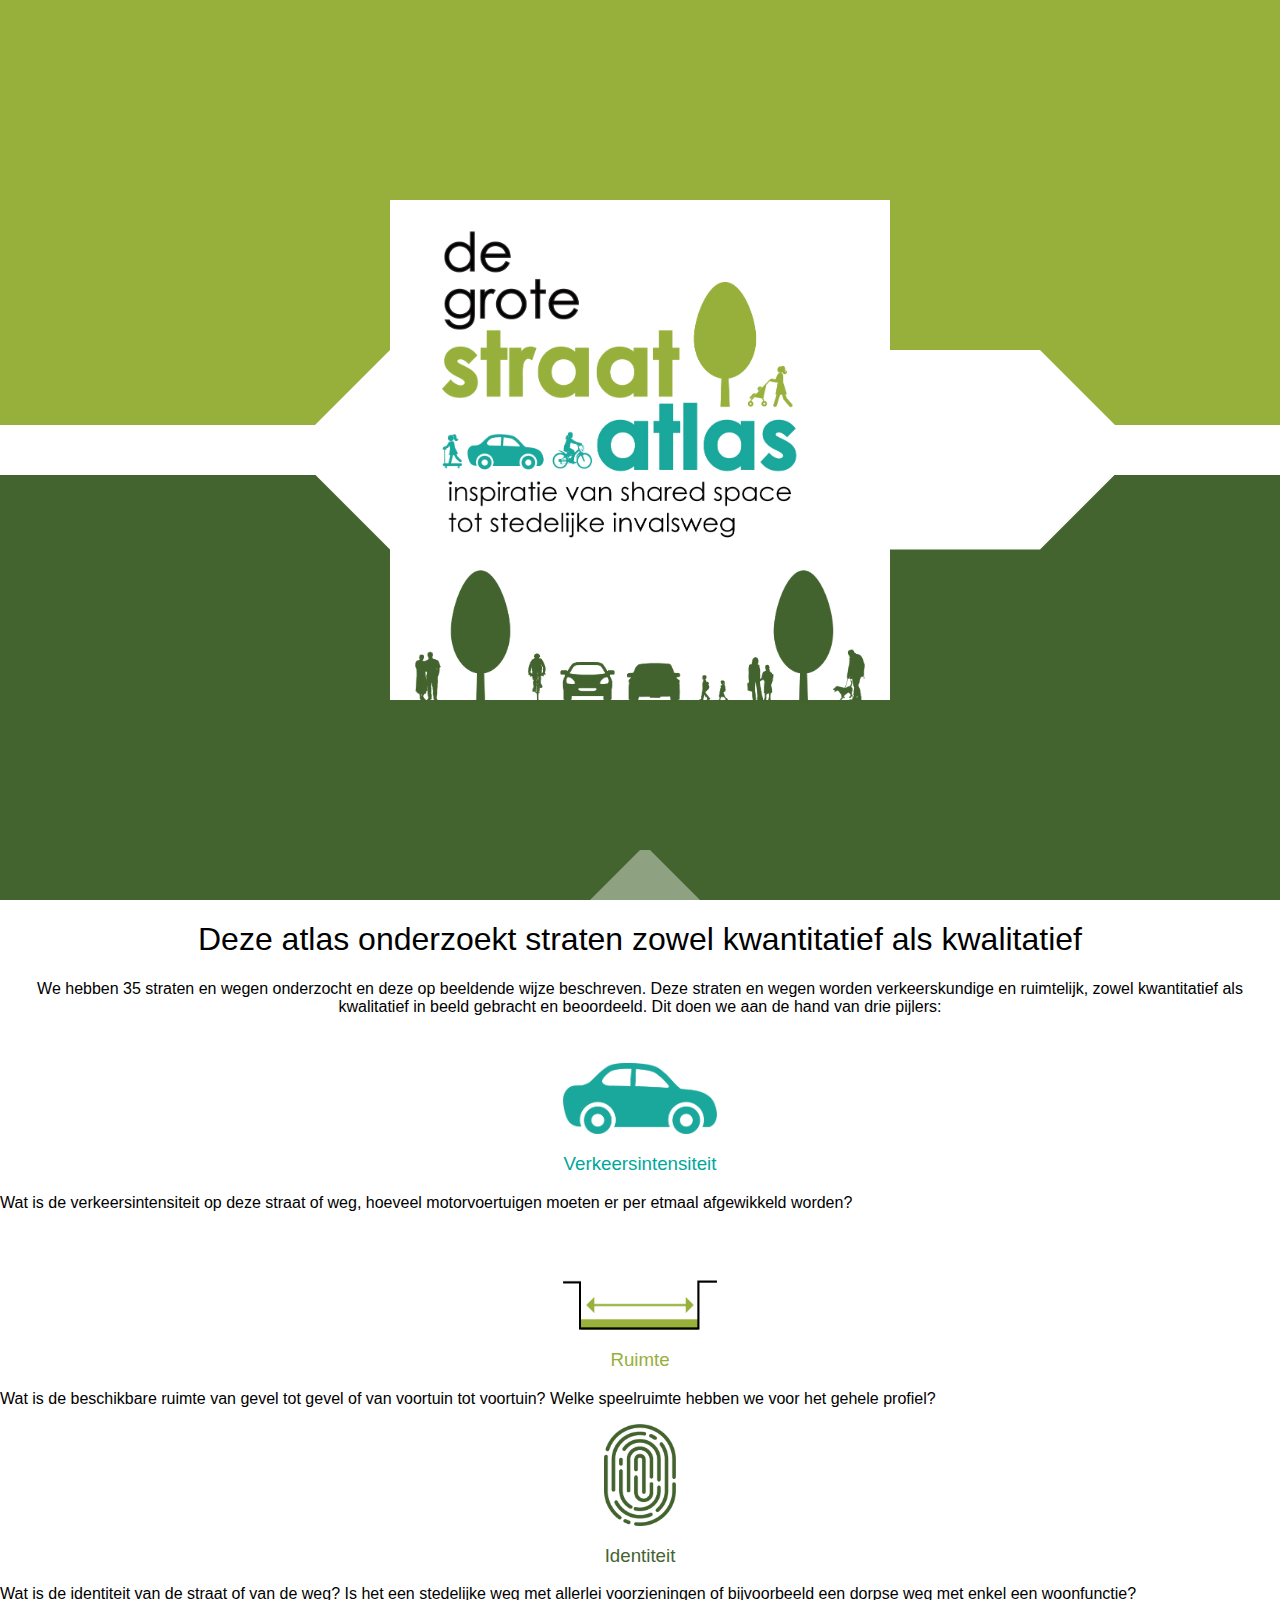
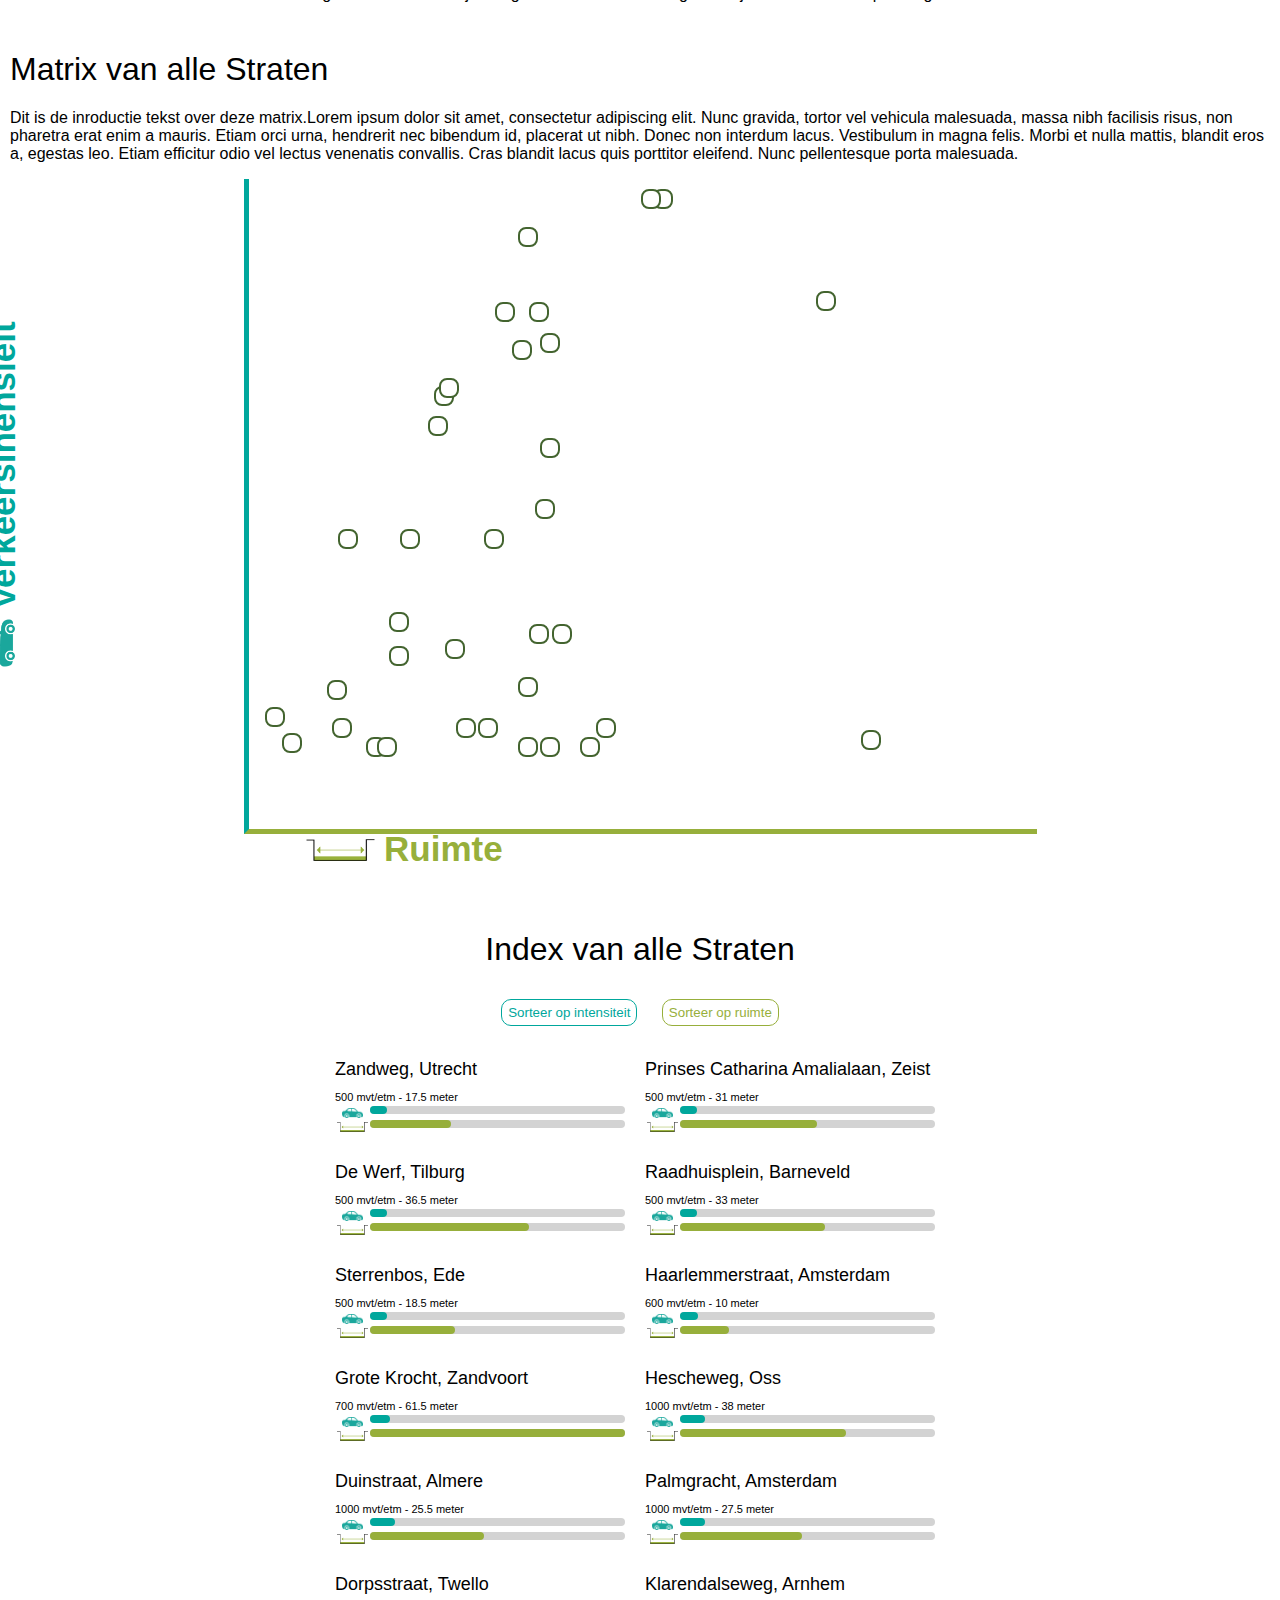
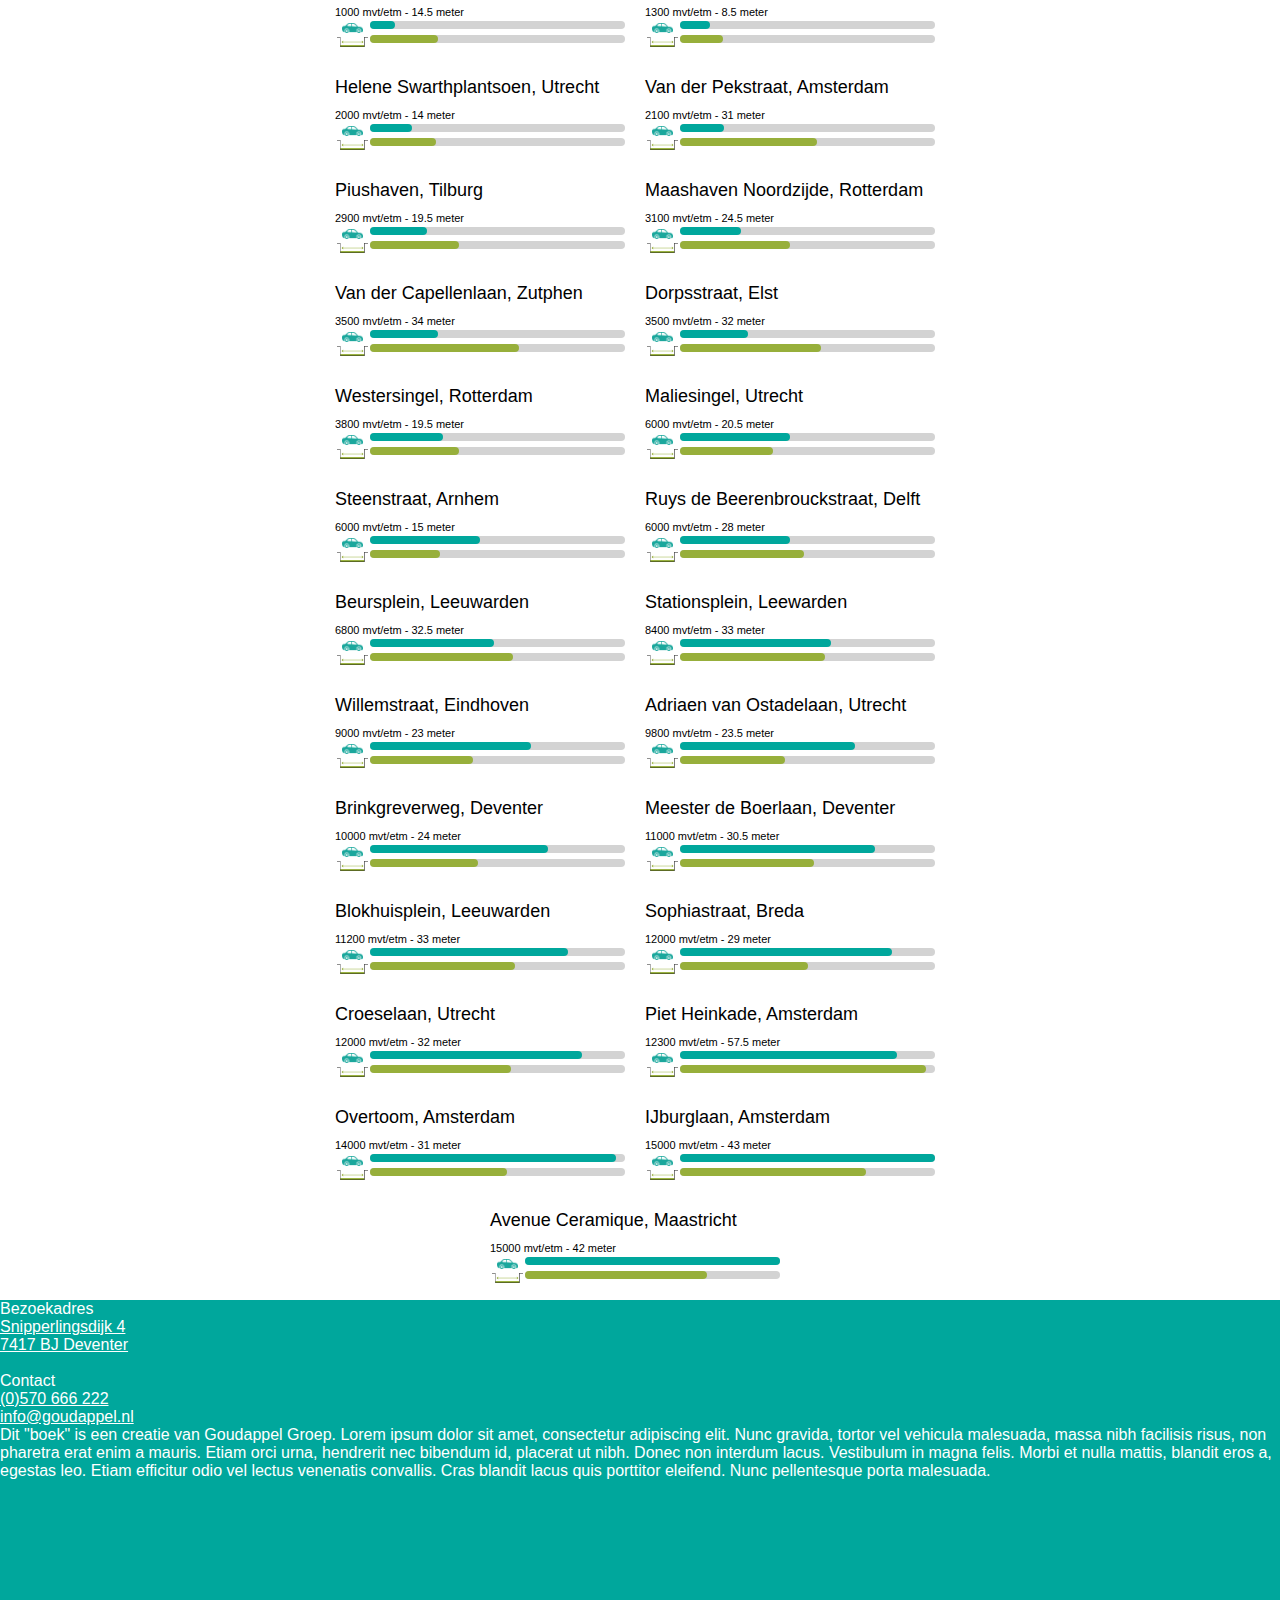
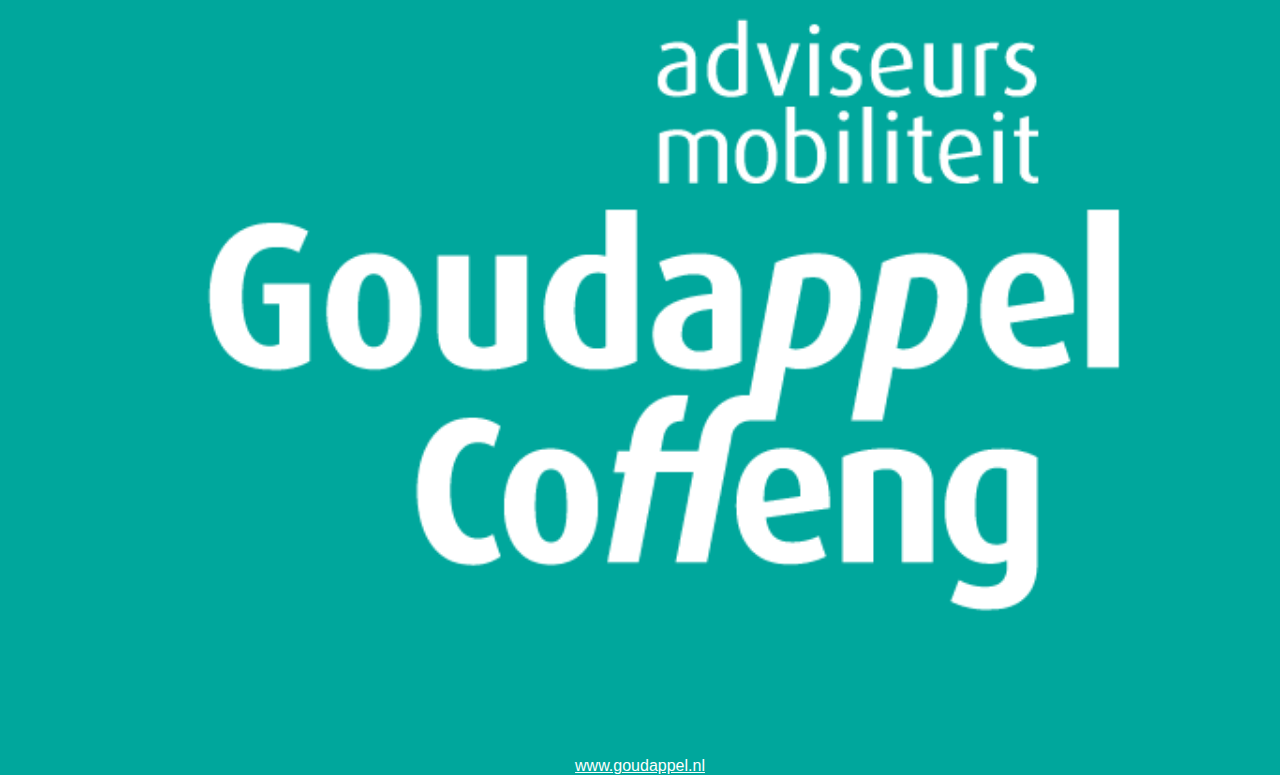
==== index.html @ 3c280730 "First deployment" ====
<!doctype html>
<html lang="en">

<head>

	<!-- Required meta tags foor bootstrap -->
	<meta charset="utf-8">
	<meta name="viewport" content="width=device-width, initial-scale=1, shrink-to-fit=no">

	<!-- load css -->
	<link rel="stylesheet" type="text/css" href="style.css">

	<!-- load css for bootstrap -->
	<link rel="stylesheet" href="https://stackpath.bootstrapcdn.com/bootstrap/4.1.3/css/bootstrap.min.css" integrity="sha384-MCw98/SFnGE8fJT3GXwEOngsV7Zt27NXFoaoApmYm81iuXoPkFOJwJ8ERdknLPMO"
	 crossorigin="anonymous">


	 
</head>

<body onresize="RefreshViewportSizes()">
	<div class="container-fluid">
		<div class="row">

			<!-- Welcom header with logo and colors -->
			<a class="col-12 logo-lightgreen" href="Straat.html">
				<div class="col-12 logo-lightgreen"></div>
			</a>
			<div class="col-12 logo-white">
				<div class="LogoContainerCompliment1"></div>
				<div class="LogoContainerCompliment2"></div>
				<div class="LogoContainer">
					<img class="LogoImg" src="img/Logo.png">
					<img class="LogoImgSuplementStreet" src="img/LogoStreet.png">
				</div>
			</div>
			<div class="col-12 logo-darkgreen">
				<div class="GoDown"></div>
			</div>
		</div>
	</div>

	<!-- Body of the page -->
	<div class="container-fluid">
		<div class="row justify-content-md-center">

			<!-- Intro -->
			<div class="col-12 row justify-content-md-center">
				<div class="col-6 m-5" style="text-align:center; margin-bottom: 0px !important">
					<!-- <button onclick="TestButton()">TEST</button> -->
					<h1>Deze atlas onderzoekt straten zowel kwantitatief als kwalitatief</h1>
					<p>
						We hebben 35 straten en
						wegen onderzocht en deze op beeldende wijze beschreven. Deze
						straten en wegen worden verkeerskundige en ruimtelijk, zowel kwantitatief
						als kwalitatief in beeld gebracht en beoordeeld. Dit doen we
						aan de hand van drie pijlers:
					</p>
				</div>
				<div class="w-100"></div>
				<div class="col-3 m-3">
					<div class="centerd-img-container">
						<img alt="" src="img/intensiteit.png" width="100%" class="centerd-img">
					</div>
					<h3 style="text-align: center; color: #00A79C;">Verkeersintensiteit</h3>
					<p>
						Wat is de verkeersintensiteit op deze straat of weg, hoeveel motorvoertuigen
						moeten er per etmaal afgewikkeld worden?
					</p>
				</div>
				<div class="col-3 m-3">
					<div class="centerd-img-container">
						<img alt="" src="img/ruimte.png" width="100%" class="centerd-img">
					</div>
				
					<h3 style="text-align: center; color: #97AF3B;">Ruimte</h3>
					<p>
						Wat is de beschikbare ruimte van gevel tot gevel of van voortuin tot
						voortuin? Welke speelruimte hebben we voor het gehele profiel?
					</p>
				</div>
				<div class="col-3 m-3">
					<div class="centerd-img-container">
						<img alt="" src="img/identiteit.png" height="100%" class="centerd-img">
					</div>
					<h3 style="text-align: center; color: #43642F;">Identiteit</h3>
					<p>
						Wat is de identiteit van de straat of van de weg? Is het een stedelijke
						weg met allerlei voorzieningen of bijvoorbeeld een dorpse weg met
						enkel een woonfunctie?
						<!-- Een identiteit van een weg heeft met een
						aantal factoren te maken en laat zich niet in 1 woord uitdrukken.
						Daarom maken we hierbij gebruik van negen verschillende kenmerken. -->
					</p>
				</div>
			</div>

			<!-- Container of the Matrix -->
			<div class="MatrixContainer col-8" id="MatrixContainer">
			</div>

			<!-- Container of Index -->
			<div class="col-md-10 px-5 BarsContainer" id="IndexContainer">
				<h1 class=" display-4">Index van alle Straten</h1>
				<button class="btn-int" onclick="BuildLibrary('Intensiteit')"> Sorteer op intensiteit </button>
				<button class="btn-rui" onclick="BuildLibrary('Ruimte')"> Sorteer op ruimte </button>
				<br>
			</div>

			<!-- line breake -->
			<div class="w-100"></div>



		</div>
	</div>

	<!-- Footer -->
	<footer class="py-5 px-5 footer">
		<div class="row justify-content-md-center">

			<!-- Footer Collum 1 -->
			<div class="col-2 m-2">
				<b>Bezoekadres</b><br>
				<a class="FooterLink" href="https://goo.gl/maps/cNQf6ZP9US52">
					Snipperlingsdijk 4 <br>
					7417 BJ Deventer <br><br>
				</a>

				<b>Contact</b><br>
				<a class="FooterLink" href="tel:(0)570 666 222">
					(0)570 666 222
				</a><br>
				<a href="mailto:info@goudappel.nl">
					info@goudappel.nl
				</a> <br>
			</div>


			<!-- Footer Collum 2 -->
			<div class="col-3 m-2">
				Dit "boek" is een creatie van Goudappel Groep.
				Lorem ipsum dolor sit amet, consectetur adipiscing elit. Nunc gravida, tortor vel vehicula malesuada, massa nibh
				facilisis risus, non pharetra erat enim a mauris. Etiam orci urna, hendrerit nec bibendum id, placerat ut nibh.
				Donec non interdum lacus. Vestibulum in magna felis. Morbi et nulla mattis, blandit eros a, egestas leo. Etiam
				efficitur odio vel lectus venenatis convallis. Cras blandit lacus quis porttitor eleifend. Nunc pellentesque porta
				malesuada.
			</div>

			<!-- Footer Collum 3 -->
			<div class="col-2 m-2" style="text-align: center;">
				<a href="https://www.goudappel.nl/">
					<img class="FooterLogo" src="img/GCLogo.png">
				</a>
				<a href="https://www.goudappel.nl/">www.goudappel.nl</a>
			</div>

		</div>
	</footer>





	<!-- required for Bootsrap -->
	<!-- jQuery first, then Popper.js, then Bootstrap JS -->
	<script src="https://ajax.googleapis.com/ajax/libs/jquery/3.3.1/jquery.min.js"></script>
	<script src="https://cdnjs.cloudflare.com/ajax/libs/popper.js/1.14.3/umd/popper.min.js" integrity="sha384-ZMP7rVo3mIykV+2+9J3UJ46jBk0WLaUAdn689aCwoqbBJiSnjAK/l8WvCWPIPm49"
	 crossorigin="anonymous"></script>
	<script src="https://stackpath.bootstrapcdn.com/bootstrap/4.1.3/js/bootstrap.min.js" integrity="sha384-ChfqqxuZUCnJSK3+MXmPNIyE6ZbWh2IMqE241rYiqJxyMiZ6OW/JmZQ5stwEULTy"
	 crossorigin="anonymous"></script>

	<!-- run java script -->
	<script type="text/javascript" src="script.js"></script>
	<script type="text/javascript" src="StrDB.js"></script>


</body>

</html>
---- style.css ----
/*CSS voor De Grote Straatatlas*/



/* Intensiteit Kleur: dark turkwase: #00A79C */
/* RuimteeKleur: Light green: #97AF3B */
/* IdentiteitKleur: dark greem: #43642F */

* {
	
	font-family: century-gothic, sans-serif;
	font-style: normal;
	font-weight: 400;
	/* font: 15px/22px 'Source Sans Pro', 'Helvetica Neue', Sans-serif; */
}

body {
	margin: 0;
}

.logo-lightgreen {
	background-color: #97AF3B;
	height: calc(50vh - 25px);
}

.logo-white {
	background-color: white;
	height: 50px;
	overflow: visible;
}

.LogoContainer {
	position: absolute;
	width: 500px;
	height: 500px;
	background-color: white;
	transform: translate(calc(50vw - 250px), calc(-50% + 25px));
	margin: auto;
	/* border: solid 2px red; */
}

.LogoContainerCompliment1{
	position: absolute;
	width: 650px;
	height: 0;
	/* border: solid 2px red; */
	transform: translate(calc(50vw - 325px), -100%);
	border-bottom: 75px solid white;
	border-left: 75px solid transparent;
	border-right: 75px solid transparent;
}


.LogoContainerCompliment2{
	position: absolute;
	width: 650px;
	height: 0;
	/* border: solid 2px red; */
	transform: translate(calc(50vw - 325px),66%);
	border-top: 75px solid white;
	border-left: 75px solid transparent;
	border-right: 75px solid transparent;
}

.LogoImg {
	position: absolute;
	width: 450px;
	margin-left: 10%;
	margin-top: 5%;
}

.LogoImgSuplementStreet {
	position: absolute;
	width: 450px;
	bottom: -4px;
	margin-left: 25px;
}

.logo-darkgreen{
	background-color: #43642F;
	height: calc(50vh - 25px);
	z-index: -1;
}

.GoDown {
	position: absolute;
	border: solid 50px transparent;
	border-bottom: solid 50px white;
	width: 10px;
	height: 10px;
	bottom: 0px;
	transform: translate(calc(50vw - 50px),0);
	/* border-radius: 100px; */
	opacity: 1;
	display: none; 

}

.SectionTitle {
	font-size: 40px;
	text-align: center;
	padding-bottom: 30px;
	margin: 0;
	padding-top: 75px;
	/* color: darkgray; */
}

.MatrixContainer {
	/* border: solid 1px black; */
	padding: 10px;
	padding-bottom: 65px;
	/* overflow: hidden; */
}

.Matrix {
	padding: 10px;
	border-left: solid 5px #00A79C;
	border-bottom: solid 5px #97AF3B;
	margin: auto;
}

.MatrixTextLeft {
	position: absolute;
	/* transform: rotate(-90deg) translate(0, 0); */
	font-size: 35px;
	font-weight: bold;
	color: #00A79C;
	display: none;
	/* background-color: aqua;
	width: 100%; */
}

.MatrixTextBottom {
	position: absolute;
	/* transform: translate(calc(50vw - 50%), 74vh); */
	font-size: 35px;
	font-weight: bold;
	color: #97AF3B;
	display: none;
	/* background-color: green;
	width: 100%; */

}

.StrInMatrix {
	/* padding-left: 10px; */
	/* border-left: solid 1px gray; */
	position: absolute;
	width: 16px;
	height: 16px;
	border-radius: 8px;
	background-color: white;
	border: solid #43642F 2px;
}

.test {
	width: 0px;
	height: 0px;
}

.BarsContainer {
	padding: 10px;
	margin: auto;
	width: 80vw;
	max-width: 691px;
	text-align: center;
}

.StrBox {
	display: inline-block;
	text-align: left;
	padding: 5px;
	margin: auto;
	width: 300px;
	background-color: white;
}

#MatrixItemHovering {
	text-align: left;
	width: 310px;
	position: absolute;
	border: solid black 1px; 
	border-radius: 8px; 
	background-color: white;
}


.MaxBar {
	width: 255px;
	height: 8px;
	border-radius: 4px;
	/* border: solid 1px black; */
	background-color: lightgrey;
	z-index: -1;
	margin-bottom: 4px;
	display: inline-block;
}

.Progress {
	width: 8px;
	height: 8px;
	border-radius: 4px;
	z-index: 10000;
}

.Ruimte {
	background-color: #97AF3B;

}

.Intensiteit {
	background-color: #00A79C;
}

.DetailText {
	font-size: 11px;
	/* margin-top: -16px; */
	margin-bottom: 3px;
}

.StrNameText {
	font-size: 18px;
	margin-bottom: 0;
}


.footer {
	background-color:#00A79C;
	color: white;
}

.footer a {
	color: white;
}

.FooterLogo {
	width: 100%;
}

.btn-int {
    background-color: transparent;
    color: #00A79C;
	border: 1px solid #00A79C; /* Green */
	border-radius: 10px;
	height: 2em;
	margin: 10px;
}

.btn-rui {
    background-color: transparent;
    color: #97AF3B;
	border: 1px solid #97AF3B; /* Green */
	border-radius: 10px;
	height: 2em;
	margin: 10px;
}

.centerd-img-container {
    display: flex;
    justify-content: center;
	align-items: flex-end;
	margin: 0 auto;
	width: 12vw;
	height: 8vw;
	margin-bottom: 15px;	
}

.centerd-img {
	/* max-height: 6vw;
	max-width: 6vw; */
}
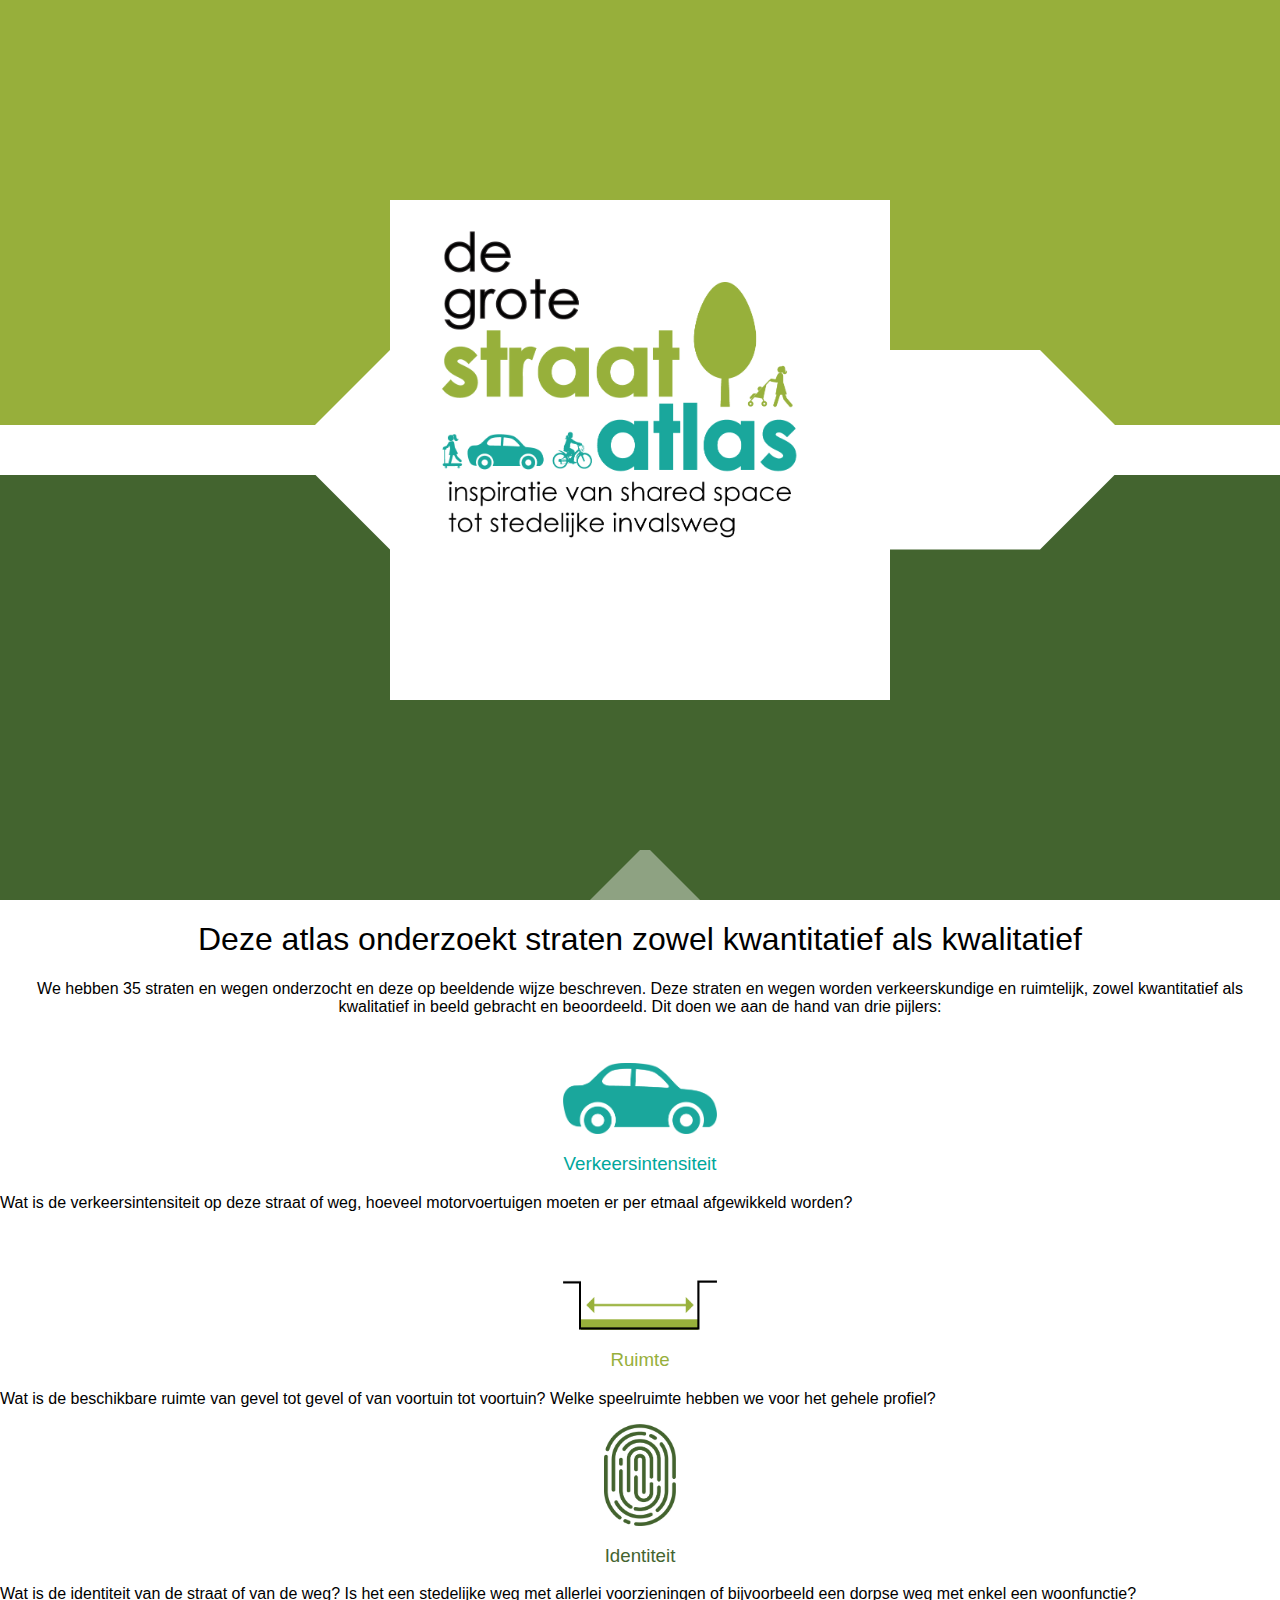
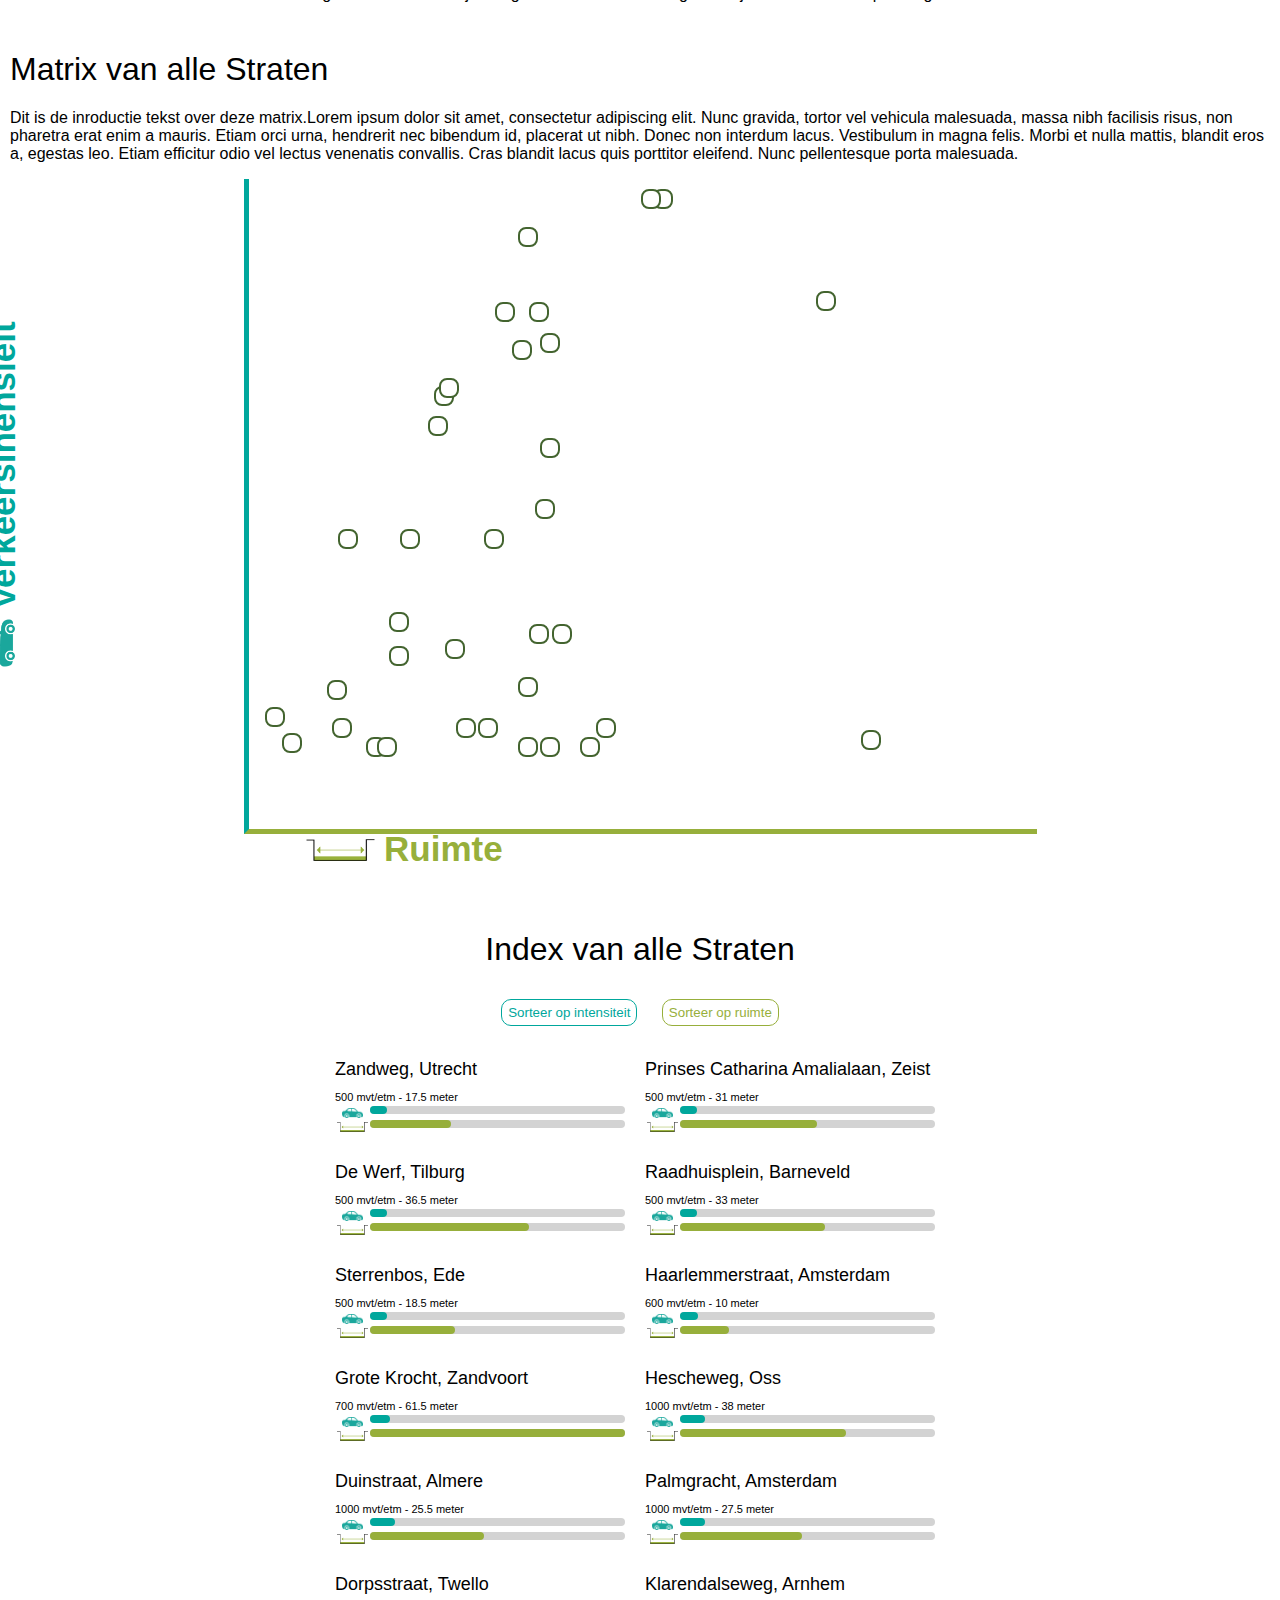
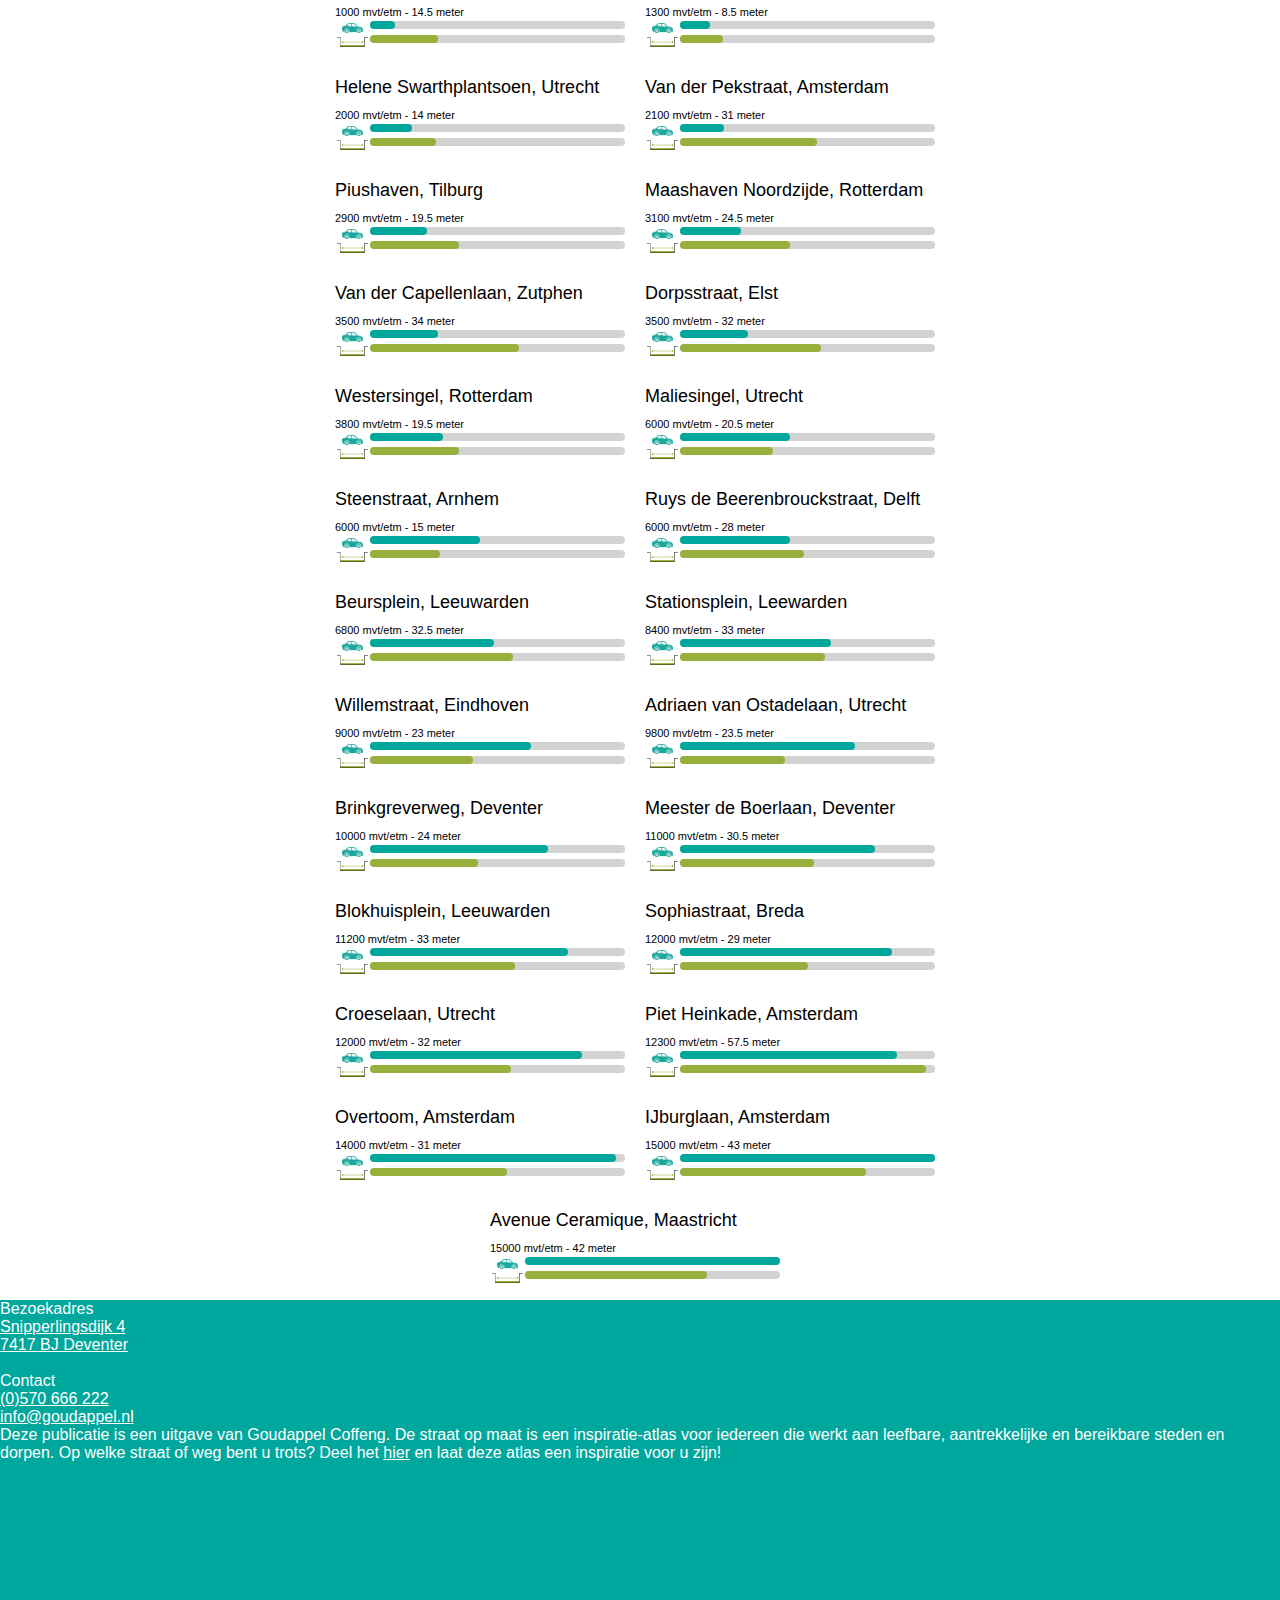
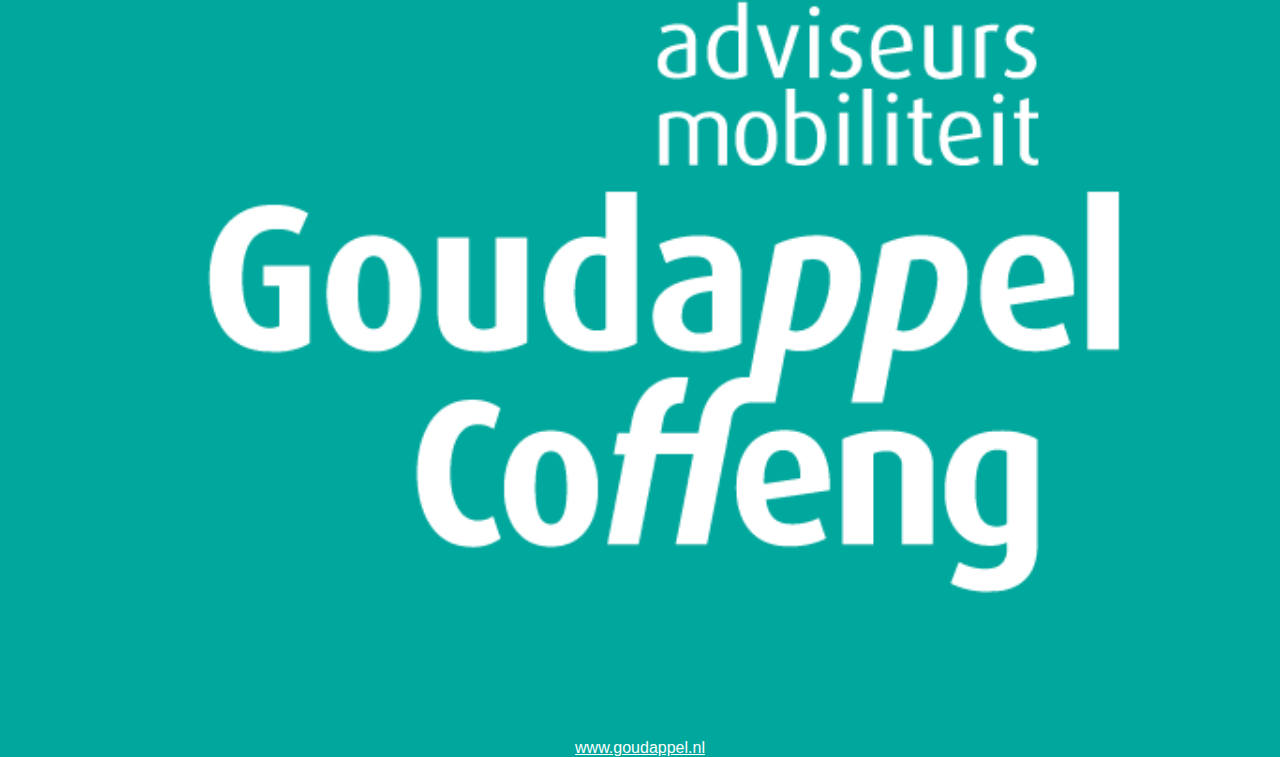
==== commit 7db407bd: "mobile compatible + some text" ====
--- a/index.html
+++ b/index.html
@@ -31,7 +31,7 @@
 				<div class="LogoContainerCompliment2"></div>
 				<div class="LogoContainer">
 					<img class="LogoImg" src="img/Logo.png">
-					<img class="LogoImgSuplementStreet" src="img/LogoStreet.png">
+					<!-- <img class="LogoImgSuplementStreet" src="img/LogoStreet.png"> -->
 				</div>
 			</div>
 			<div class="col-12 logo-darkgreen">
@@ -139,12 +139,10 @@
 
 			<!-- Footer Collum 2 -->
 			<div class="col-3 m-2">
-				Dit "boek" is een creatie van Goudappel Groep.
-				Lorem ipsum dolor sit amet, consectetur adipiscing elit. Nunc gravida, tortor vel vehicula malesuada, massa nibh
-				facilisis risus, non pharetra erat enim a mauris. Etiam orci urna, hendrerit nec bibendum id, placerat ut nibh.
-				Donec non interdum lacus. Vestibulum in magna felis. Morbi et nulla mattis, blandit eros a, egestas leo. Etiam
-				efficitur odio vel lectus venenatis convallis. Cras blandit lacus quis porttitor eleifend. Nunc pellentesque porta
-				malesuada.
+				Deze publicatie is een uitgave van Goudappel Coffeng.
+				De straat op maat is een inspiratie-atlas voor iedereen die werkt aan leefbare, aantrekkelijke en bereikbare steden en dorpen.
+				Op welke straat of weg bent u trots?
+				Deel het <a href="mailto:info@goudappel.nl">hier</a> en laat deze atlas een inspiratie voor u zijn!				
 			</div>
 
 			<!-- Footer Collum 3 -->
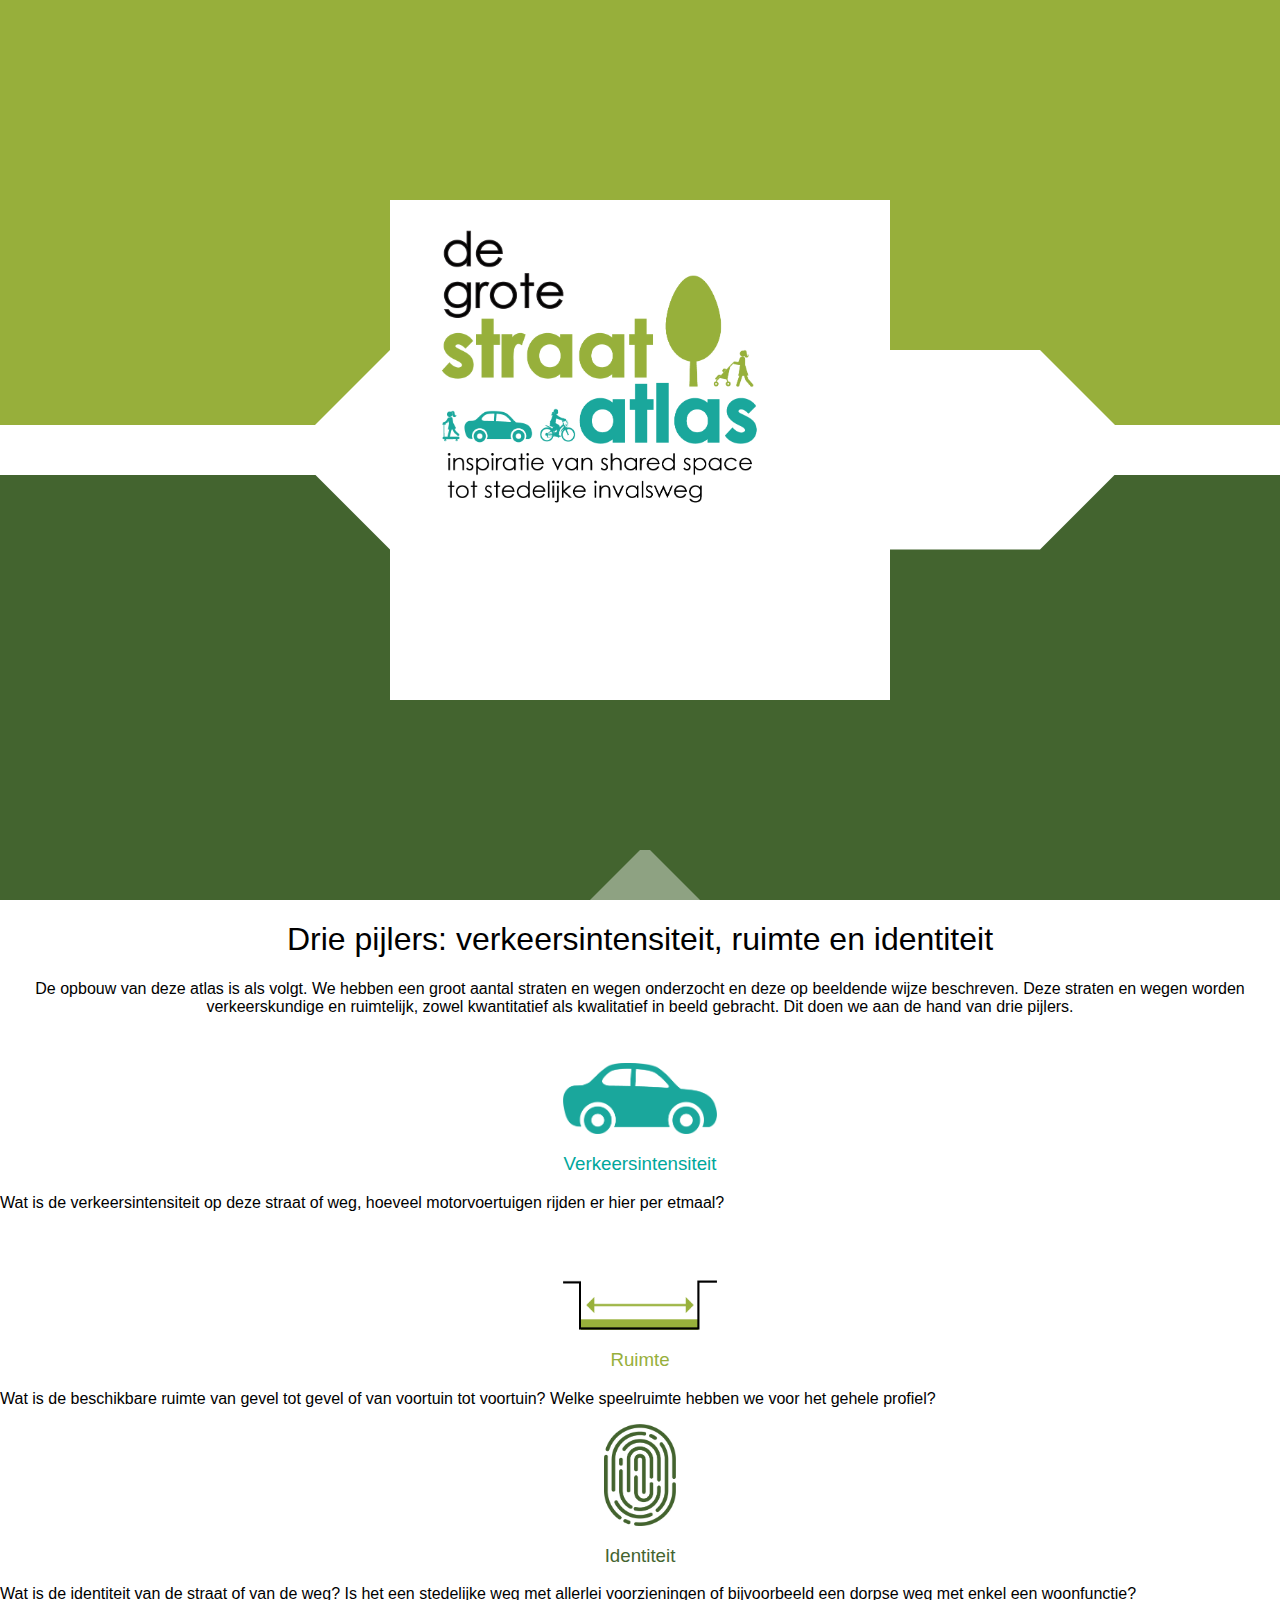
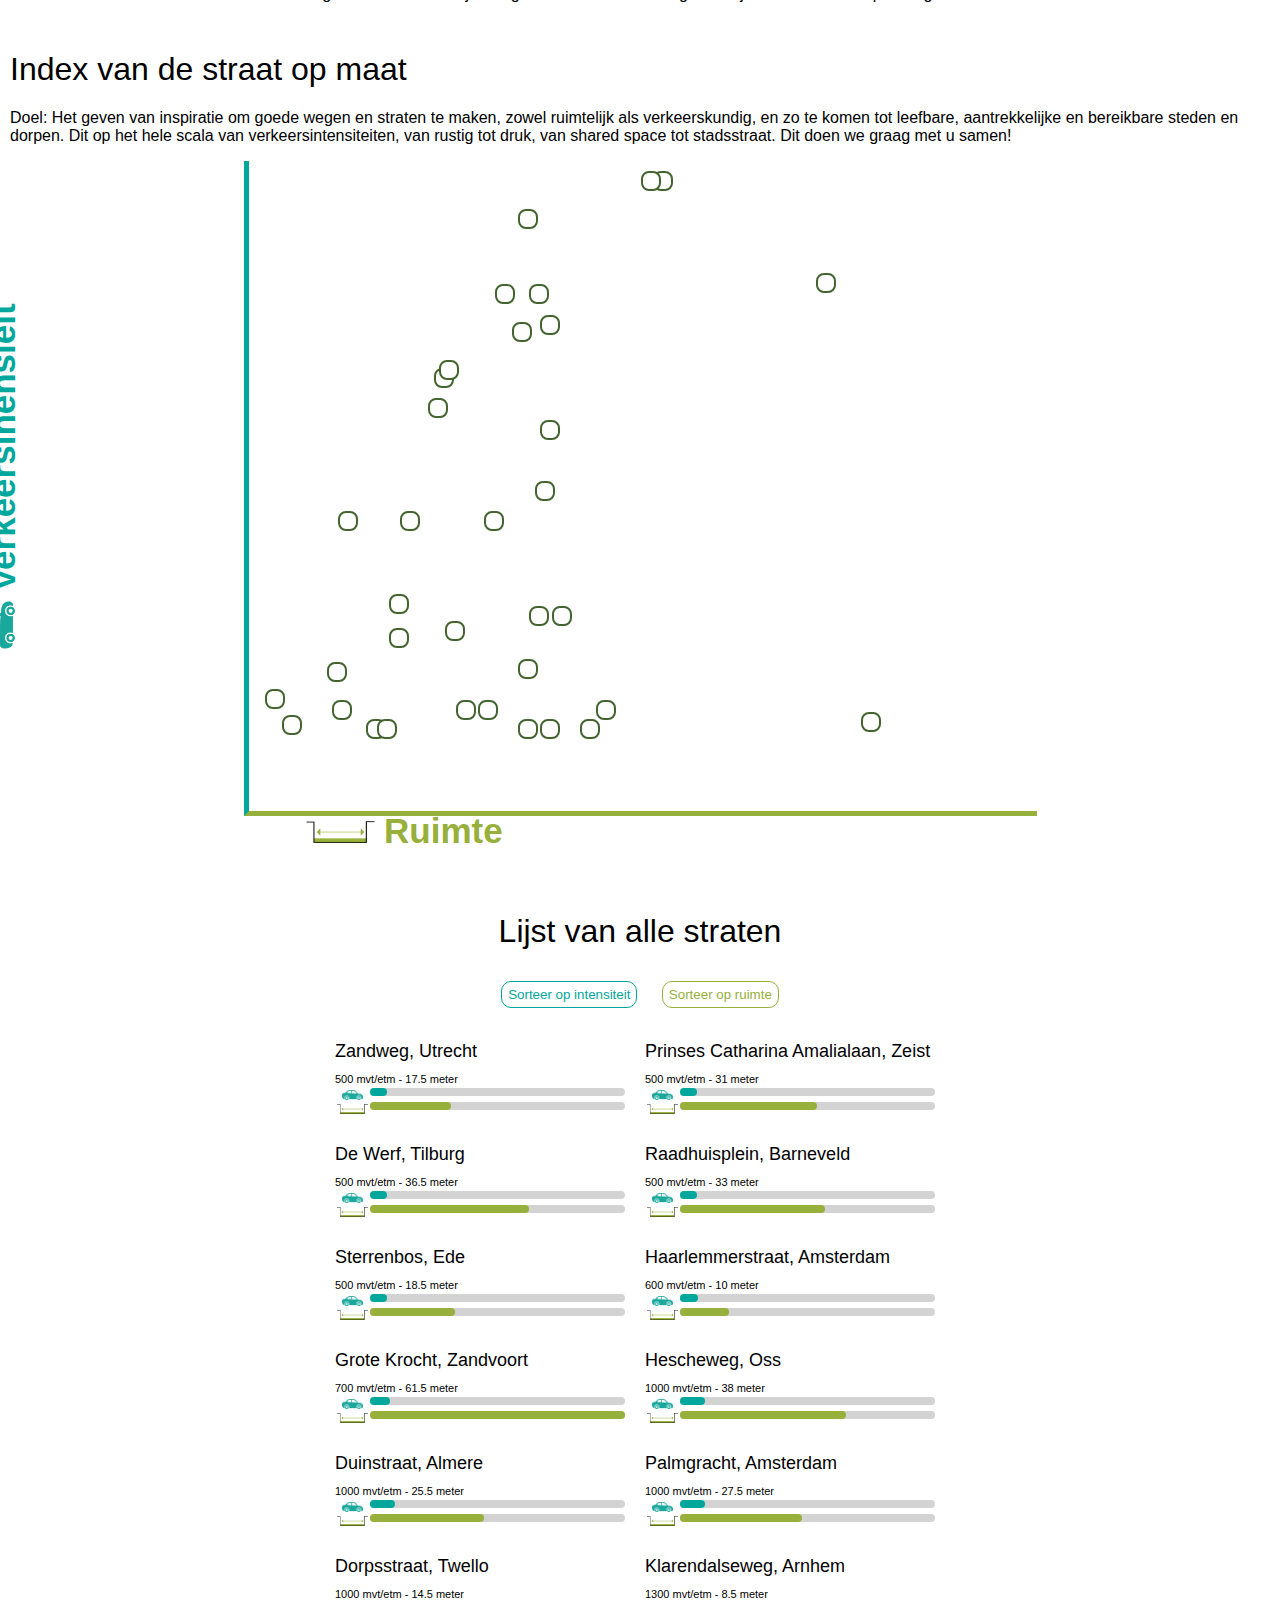
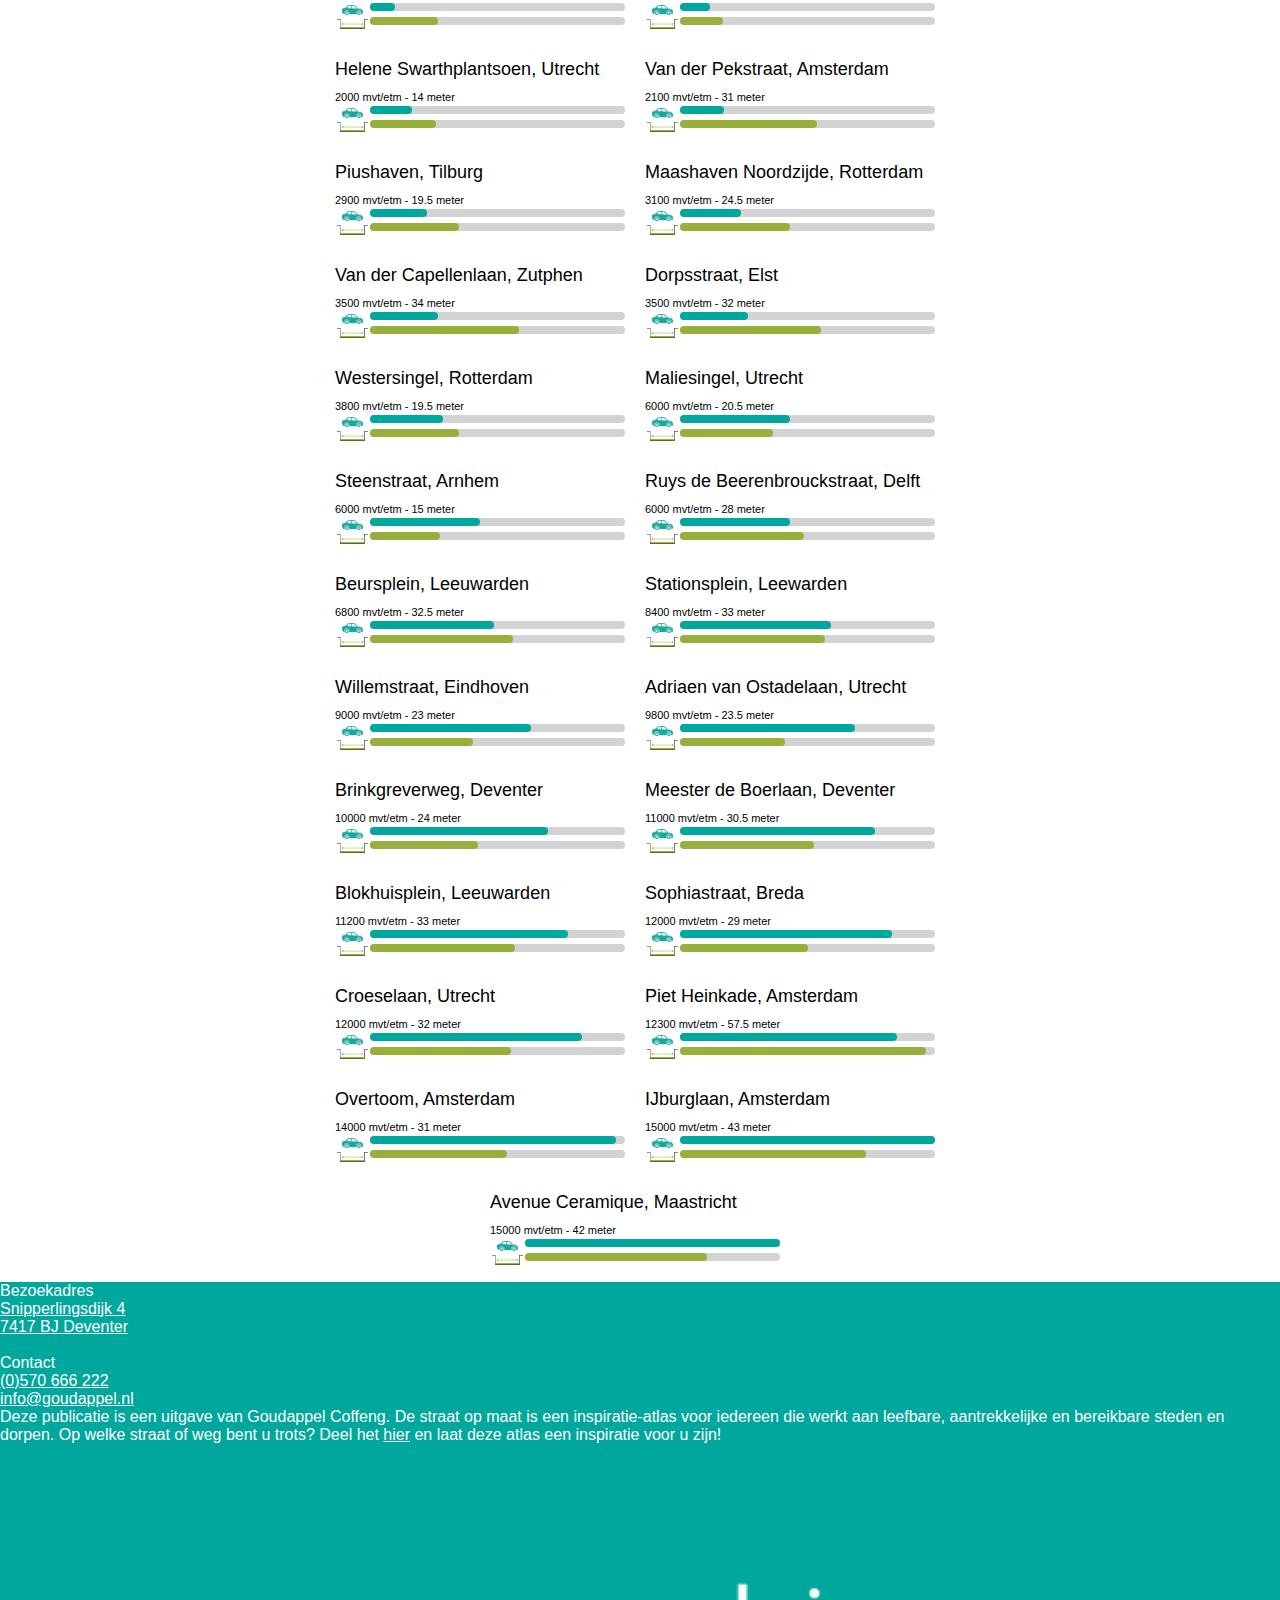
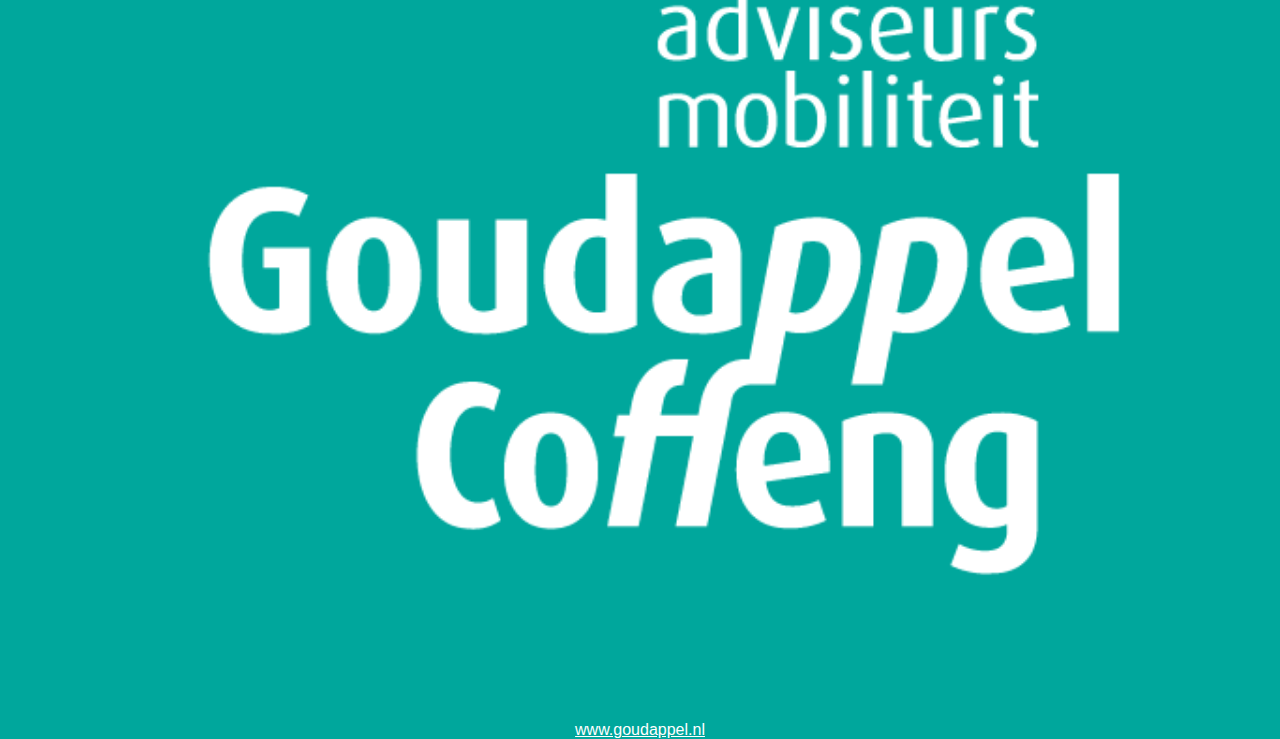
==== commit 71fc0b4f: "responsive, including site logo" ====
--- a/index.html
+++ b/index.html
@@ -45,63 +45,66 @@
 		<div class="row justify-content-md-center">
 
 			<!-- Intro -->
-			<div class="col-12 row justify-content-md-center">
-				<div class="col-6 m-5" style="text-align:center; margin-bottom: 0px !important">
+			<div class="col-md-12 row justify-content-md-center">
+				<div class="col-md-6 m-5" style="text-align:center; margin-bottom: 0px !important">
 					<!-- <button onclick="TestButton()">TEST</button> -->
-					<h1>Deze atlas onderzoekt straten zowel kwantitatief als kwalitatief</h1>
+					<h1>Drie pijlers: verkeersintensiteit, ruimte en identiteit</h1>
 					<p>
-						We hebben 35 straten en
-						wegen onderzocht en deze op beeldende wijze beschreven. Deze
-						straten en wegen worden verkeerskundige en ruimtelijk, zowel kwantitatief
-						als kwalitatief in beeld gebracht en beoordeeld. Dit doen we
-						aan de hand van drie pijlers:
+						De opbouw van deze atlas is als volgt. 
+						We hebben een groot aantal straten en wegen 
+						onderzocht en deze op beeldende wijze 
+						beschreven. Deze straten en wegen worden 
+						verkeerskundige en ruimtelijk, zowel kwantitatief 
+						als kwalitatief in beeld gebracht. Dit doen we 
+						aan de hand van drie pijlers.
 					</p>
 				</div>
 				<div class="w-100"></div>
-				<div class="col-3 m-3">
+				<div class="col-md-3 m-3">
 					<div class="centerd-img-container">
 						<img alt="" src="img/intensiteit.png" width="100%" class="centerd-img">
 					</div>
 					<h3 style="text-align: center; color: #00A79C;">Verkeersintensiteit</h3>
 					<p>
-						Wat is de verkeersintensiteit op deze straat of weg, hoeveel motorvoertuigen
-						moeten er per etmaal afgewikkeld worden?
+						Wat is de verkeersintensiteit op deze straat of weg, 
+						hoeveel motorvoertuigen rijden er hier per etmaal?
 					</p>
 				</div>
-				<div class="col-3 m-3">
+				<div class="col-md-3 m-3">
 					<div class="centerd-img-container">
 						<img alt="" src="img/ruimte.png" width="100%" class="centerd-img">
 					</div>
 				
 					<h3 style="text-align: center; color: #97AF3B;">Ruimte</h3>
 					<p>
-						Wat is de beschikbare ruimte van gevel tot gevel of van voortuin tot
-						voortuin? Welke speelruimte hebben we voor het gehele profiel?
+						Wat is de beschikbare ruimte van gevel tot gevel of van voortuin tot voortuin? 
+						Welke speelruimte hebben we voor het gehele profiel?
 					</p>
 				</div>
-				<div class="col-3 m-3">
+				<div class="col-md-3 m-3">
 					<div class="centerd-img-container">
 						<img alt="" src="img/identiteit.png" height="100%" class="centerd-img">
 					</div>
 					<h3 style="text-align: center; color: #43642F;">Identiteit</h3>
 					<p>
-						Wat is de identiteit van de straat of van de weg? Is het een stedelijke
-						weg met allerlei voorzieningen of bijvoorbeeld een dorpse weg met
-						enkel een woonfunctie?
-						<!-- Een identiteit van een weg heeft met een
-						aantal factoren te maken en laat zich niet in 1 woord uitdrukken.
-						Daarom maken we hierbij gebruik van negen verschillende kenmerken. -->
+						Wat is de identiteit van de straat of van de weg? 
+						Is het een stedelijke weg met allerlei voorzieningen 
+						of bijvoorbeeld een dorpse weg met enkel een woonfunctie? 
+						<!-- Een identiteit van een weg heeft met een aantal 
+							factoren te maken en laat zich niet in 1 woord uitdrukken. 
+							Daarom maken we hierbij gebruik van negen verschillende 
+							kenmerken. -->
 					</p>
 				</div>
 			</div>
 
 			<!-- Container of the Matrix -->
-			<div class="MatrixContainer col-8" id="MatrixContainer">
+			<div class="MatrixContainer col-md-8" id="MatrixContainer">
 			</div>
 
 			<!-- Container of Index -->
 			<div class="col-md-10 px-5 BarsContainer" id="IndexContainer">
-				<h1 class=" display-4">Index van alle Straten</h1>
+				<h1 class=" display-4">Lijst van alle straten</h1>
 				<button class="btn-int" onclick="BuildLibrary('Intensiteit')"> Sorteer op intensiteit </button>
 				<button class="btn-rui" onclick="BuildLibrary('Ruimte')"> Sorteer op ruimte </button>
 				<br>
@@ -120,7 +123,7 @@
 		<div class="row justify-content-md-center">
 
 			<!-- Footer Collum 1 -->
-			<div class="col-2 m-2">
+			<div class="col-md-2 m-2">
 				<b>Bezoekadres</b><br>
 				<a class="FooterLink" href="https://goo.gl/maps/cNQf6ZP9US52">
 					Snipperlingsdijk 4 <br>
@@ -138,7 +141,7 @@
 
 
 			<!-- Footer Collum 2 -->
-			<div class="col-3 m-2">
+			<div class="col-md-3 m-2">
 				Deze publicatie is een uitgave van Goudappel Coffeng.
 				De straat op maat is een inspiratie-atlas voor iedereen die werkt aan leefbare, aantrekkelijke en bereikbare steden en dorpen.
 				Op welke straat of weg bent u trots?
@@ -146,7 +149,7 @@
 			</div>
 
 			<!-- Footer Collum 3 -->
-			<div class="col-2 m-2" style="text-align: center;">
+			<div class="col-md-2 m-2" style="text-align: center;">
 				<a href="https://www.goudappel.nl/">
 					<img class="FooterLogo" src="img/GCLogo.png">
 				</a>
--- a/style.css
+++ b/style.css
@@ -32,7 +32,9 @@
 .LogoContainer {
 	position: absolute;
 	width: 500px;
+	max-width: calc(90vw - 150px);
 	height: 500px;
+	max-height: calc(90vw - 150px);
 	background-color: white;
 	transform: translate(calc(50vw - 250px), calc(-50% + 25px));
 	margin: auto;
@@ -42,6 +44,7 @@
 .LogoContainerCompliment1{
 	position: absolute;
 	width: 650px;
+	max-width: 90vw;
 	height: 0;
 	/* border: solid 2px red; */
 	transform: translate(calc(50vw - 325px), -100%);
@@ -54,6 +57,8 @@
 .LogoContainerCompliment2{
 	position: absolute;
 	width: 650px;
+	max-width: 90vw;
+
 	height: 0;
 	/* border: solid 2px red; */
 	transform: translate(calc(50vw - 325px),66%);
@@ -64,7 +69,8 @@
 
 .LogoImg {
 	position: absolute;
-	width: 450px;
+	width: 400px;
+	max-width: calc(90vw - 150px - 80px);
 	margin-left: 10%;
 	margin-top: 5%;
 }
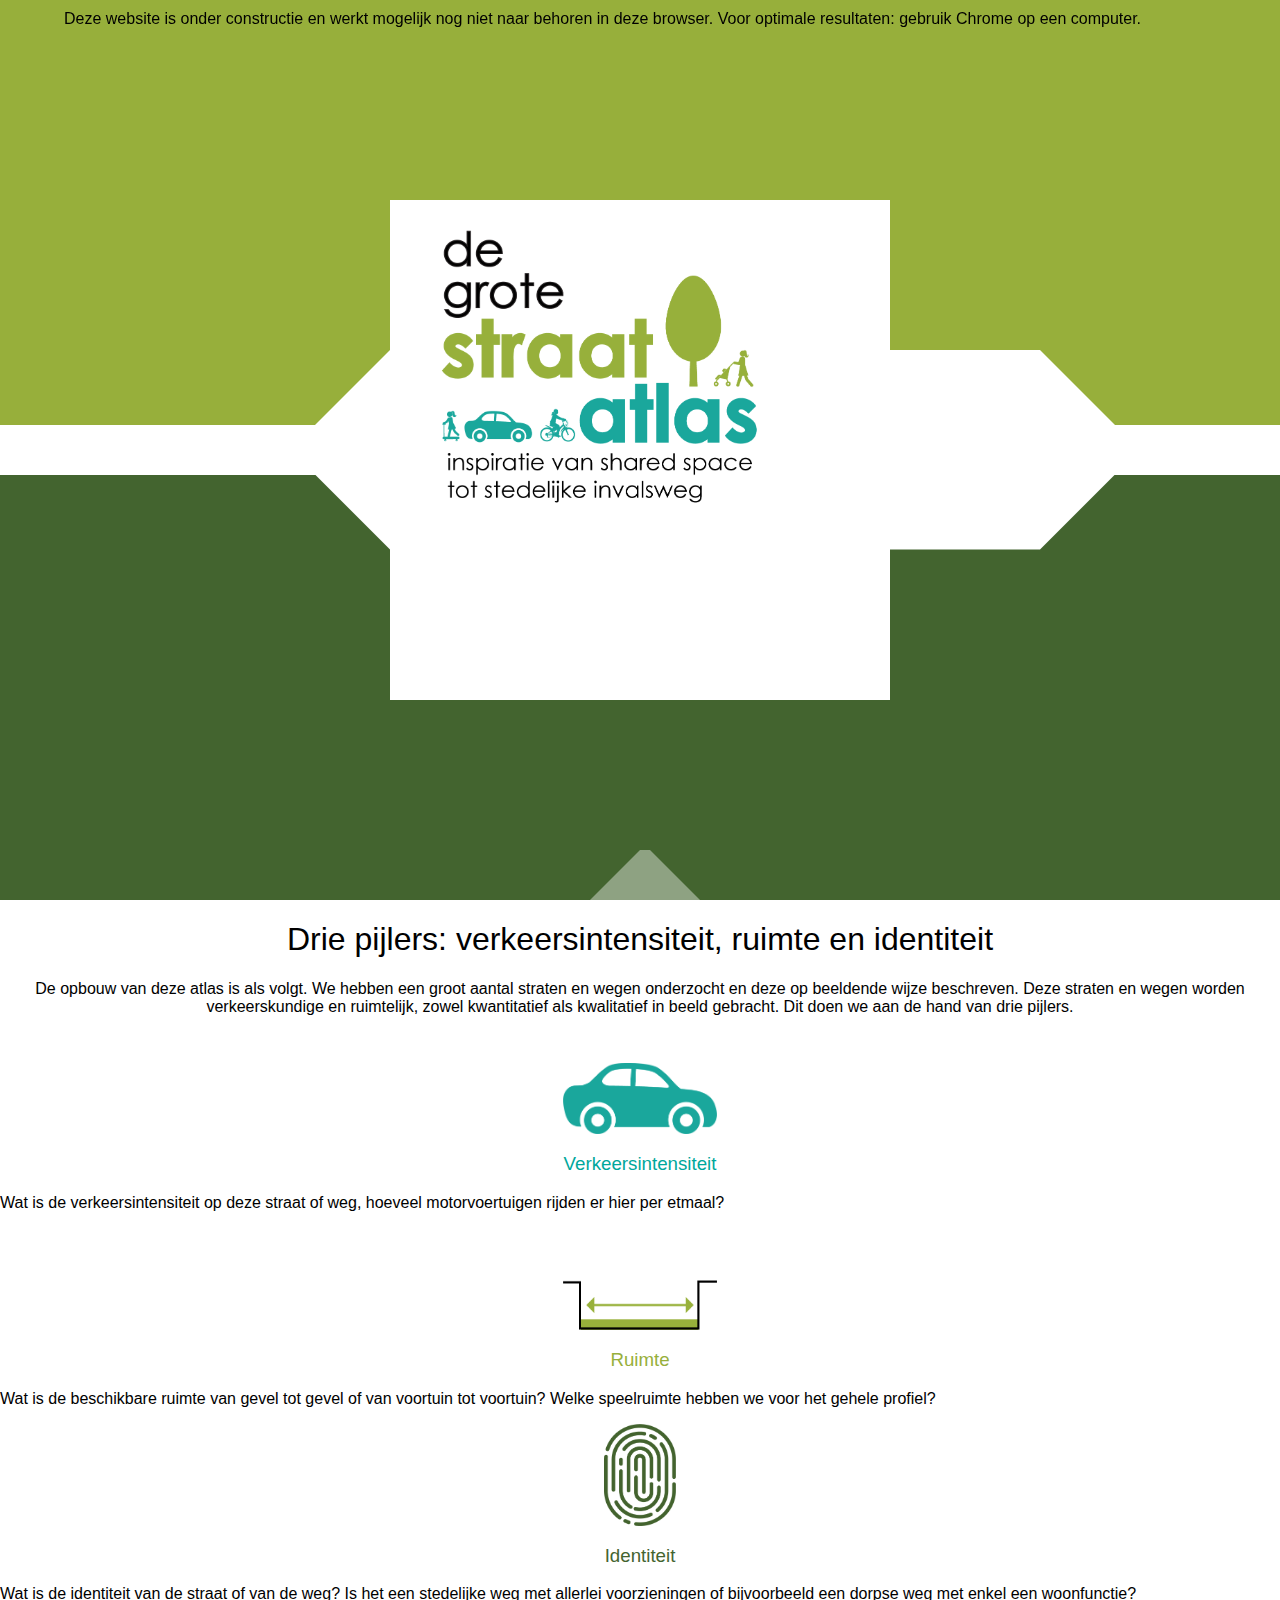
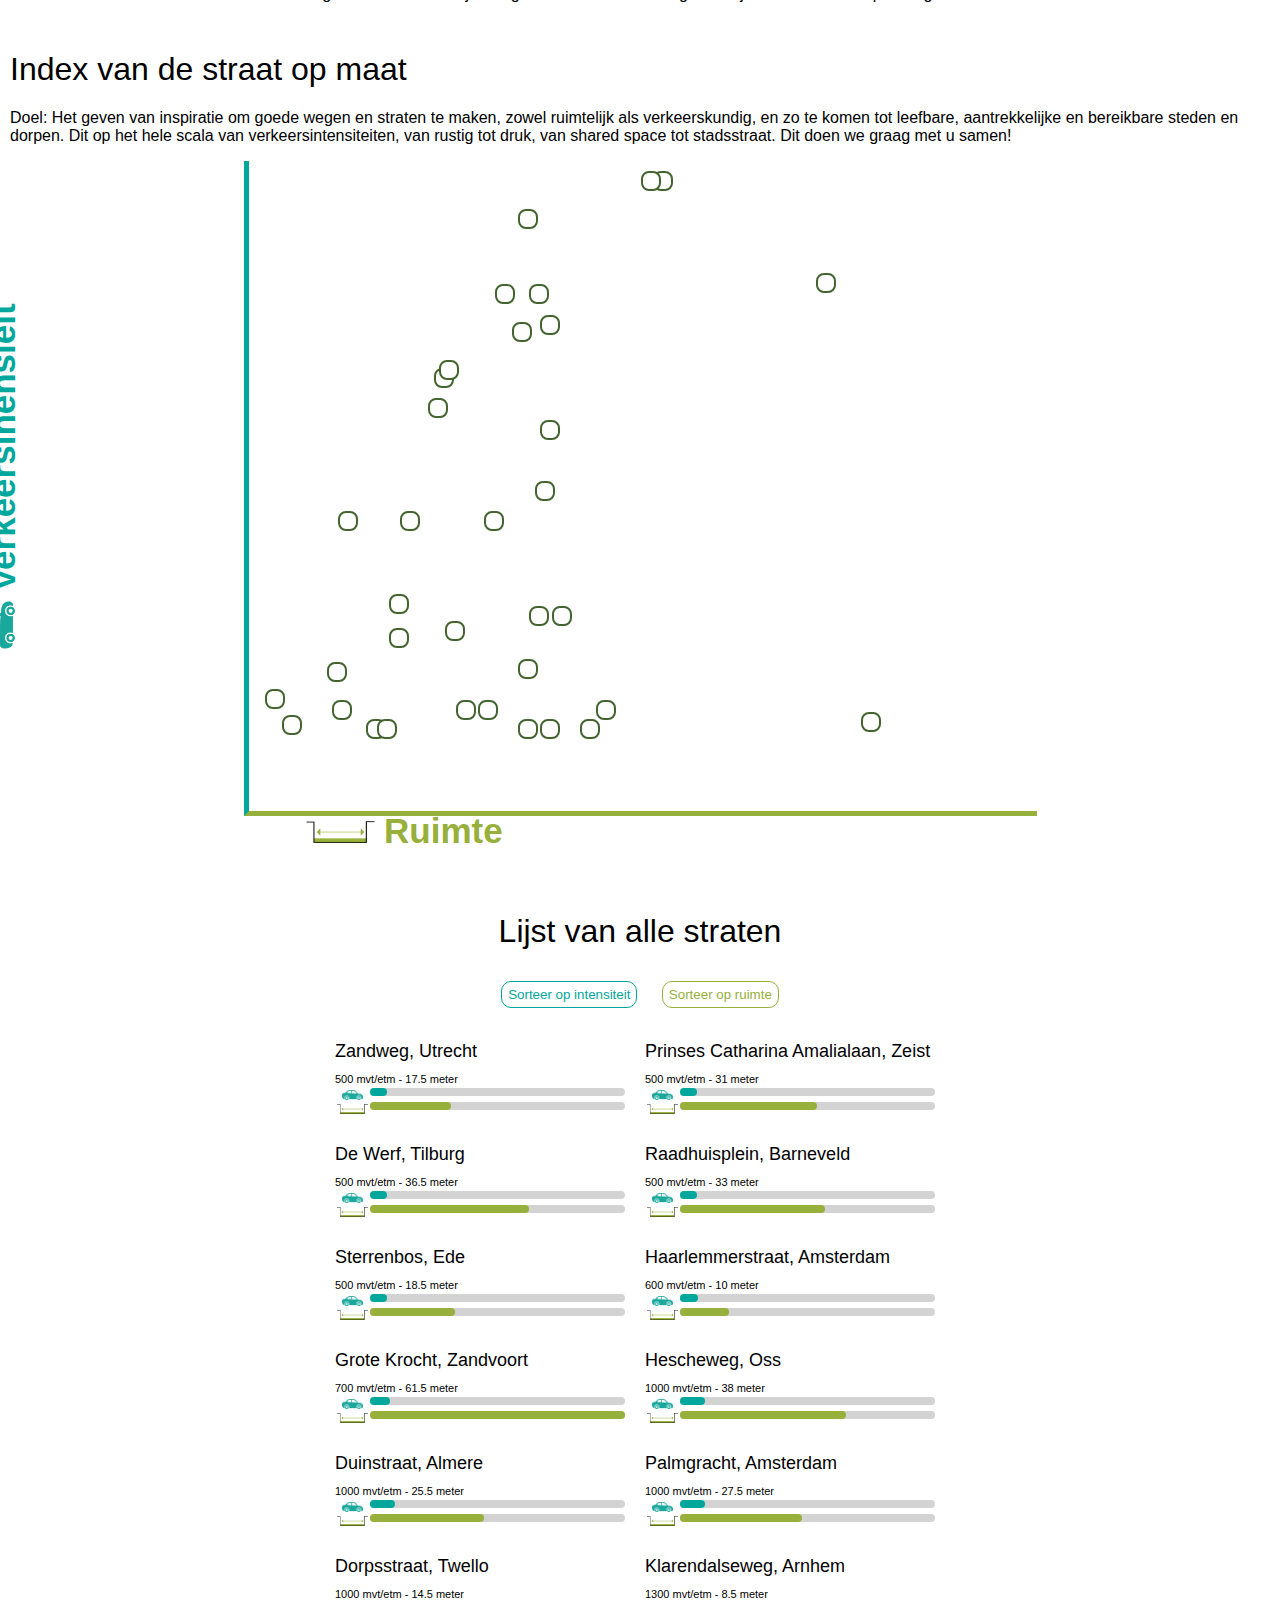
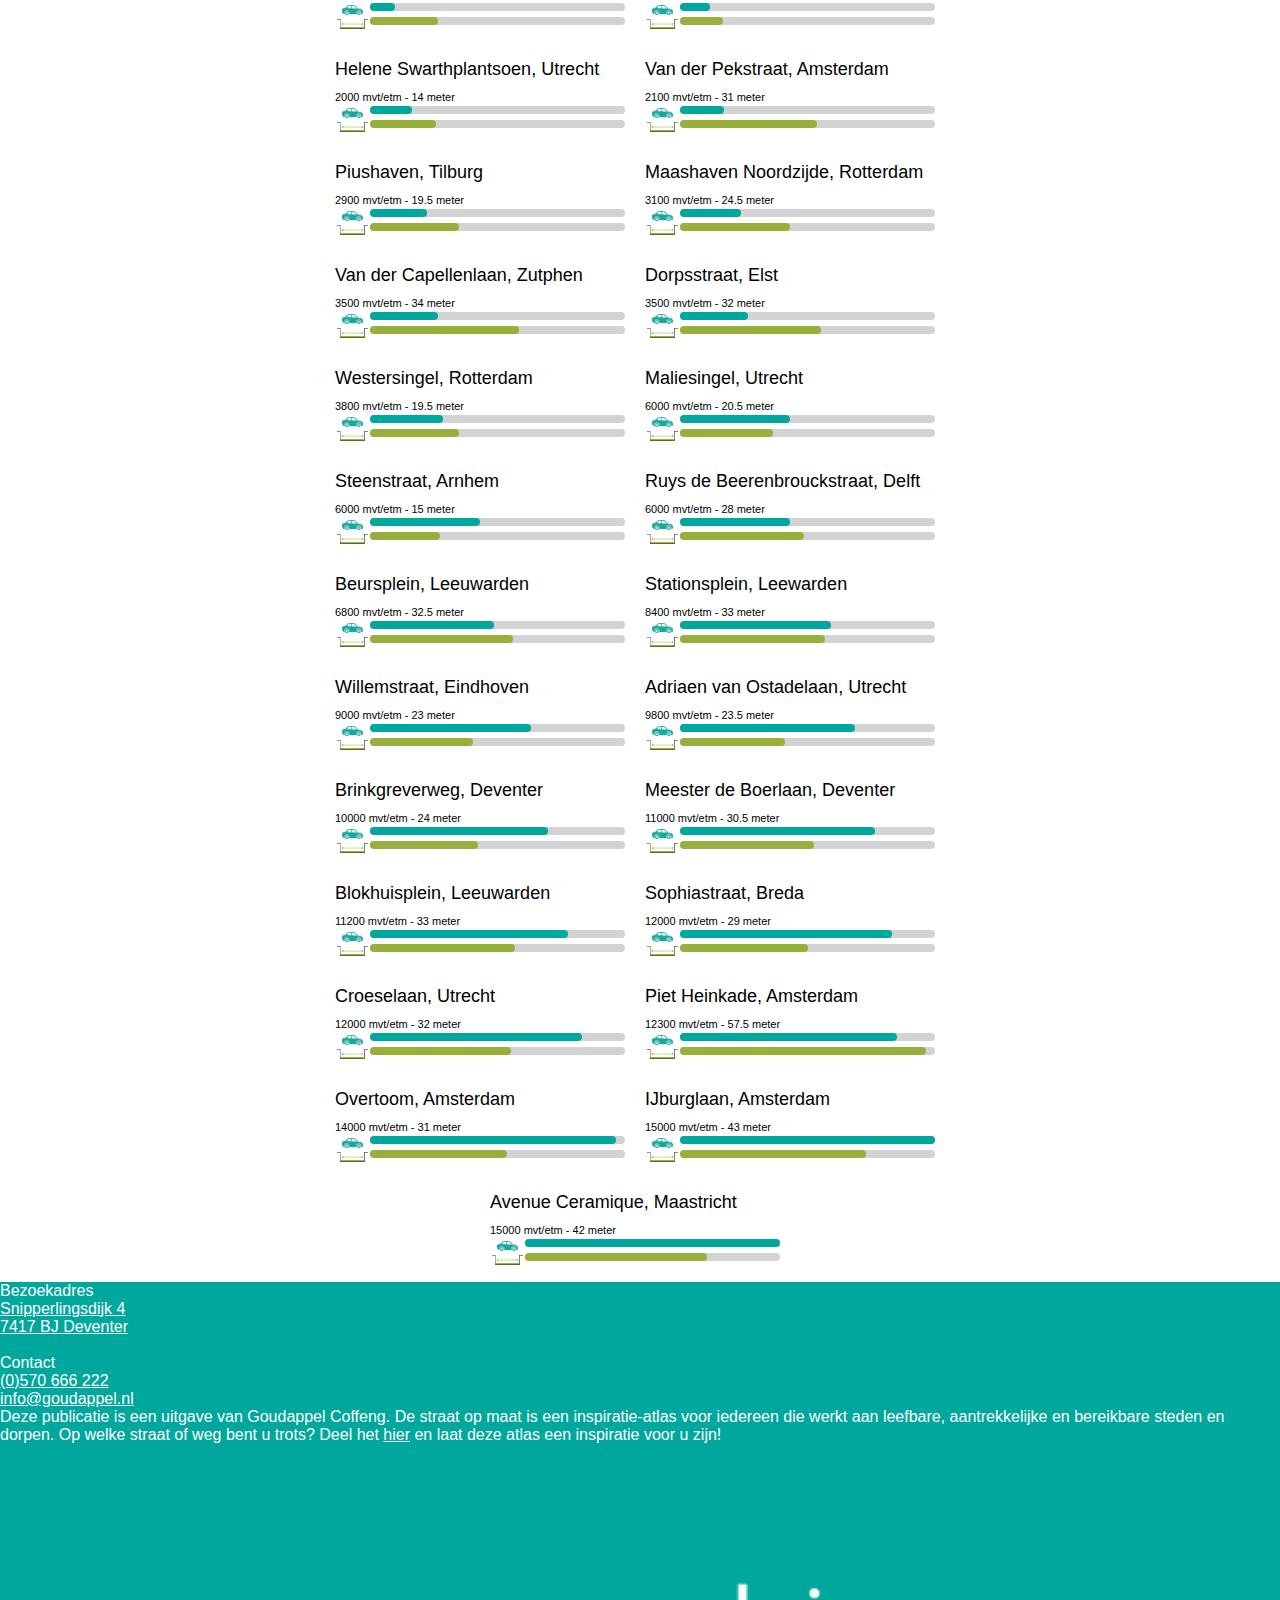
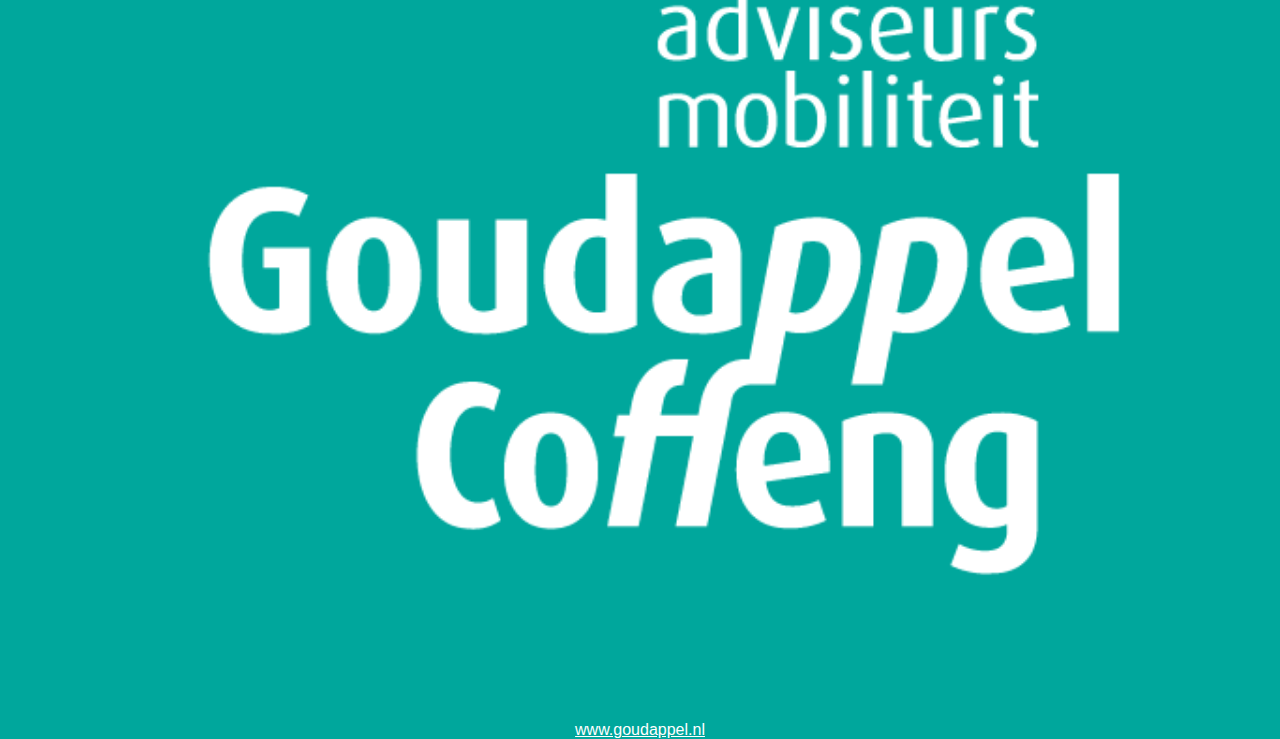
==== commit c697394f: "browser warning" ====
--- a/index.html
+++ b/index.html
@@ -15,10 +15,13 @@
 	 crossorigin="anonymous">
 
 
-	 
+
 </head>
 
 <body onresize="RefreshViewportSizes()">
+	<div id="Chrome" class="alert alert-danger" role="alert" style="position: fixed; z-index: 10000; width: 90%; margin: 10px 0 0 5%">
+		Deze website is onder constructie en werkt mogelijk nog niet naar behoren in deze browser. Voor optimale resultaten: gebruik Chrome op een computer.
+	</div>
 	<div class="container-fluid">
 		<div class="row">
 
@@ -50,12 +53,12 @@
 					<!-- <button onclick="TestButton()">TEST</button> -->
 					<h1>Drie pijlers: verkeersintensiteit, ruimte en identiteit</h1>
 					<p>
-						De opbouw van deze atlas is als volgt. 
-						We hebben een groot aantal straten en wegen 
-						onderzocht en deze op beeldende wijze 
-						beschreven. Deze straten en wegen worden 
-						verkeerskundige en ruimtelijk, zowel kwantitatief 
-						als kwalitatief in beeld gebracht. Dit doen we 
+						De opbouw van deze atlas is als volgt.
+						We hebben een groot aantal straten en wegen
+						onderzocht en deze op beeldende wijze
+						beschreven. Deze straten en wegen worden
+						verkeerskundige en ruimtelijk, zowel kwantitatief
+						als kwalitatief in beeld gebracht. Dit doen we
 						aan de hand van drie pijlers.
 					</p>
 				</div>
@@ -66,7 +69,7 @@
 					</div>
 					<h3 style="text-align: center; color: #00A79C;">Verkeersintensiteit</h3>
 					<p>
-						Wat is de verkeersintensiteit op deze straat of weg, 
+						Wat is de verkeersintensiteit op deze straat of weg,
 						hoeveel motorvoertuigen rijden er hier per etmaal?
 					</p>
 				</div>
@@ -74,10 +77,10 @@
 					<div class="centerd-img-container">
 						<img alt="" src="img/ruimte.png" width="100%" class="centerd-img">
 					</div>
-				
+
 					<h3 style="text-align: center; color: #97AF3B;">Ruimte</h3>
 					<p>
-						Wat is de beschikbare ruimte van gevel tot gevel of van voortuin tot voortuin? 
+						Wat is de beschikbare ruimte van gevel tot gevel of van voortuin tot voortuin?
 						Welke speelruimte hebben we voor het gehele profiel?
 					</p>
 				</div>
@@ -87,9 +90,9 @@
 					</div>
 					<h3 style="text-align: center; color: #43642F;">Identiteit</h3>
 					<p>
-						Wat is de identiteit van de straat of van de weg? 
-						Is het een stedelijke weg met allerlei voorzieningen 
-						of bijvoorbeeld een dorpse weg met enkel een woonfunctie? 
+						Wat is de identiteit van de straat of van de weg?
+						Is het een stedelijke weg met allerlei voorzieningen
+						of bijvoorbeeld een dorpse weg met enkel een woonfunctie?
 						<!-- Een identiteit van een weg heeft met een aantal 
 							factoren te maken en laat zich niet in 1 woord uitdrukken. 
 							Daarom maken we hierbij gebruik van negen verschillende 
@@ -143,9 +146,10 @@
 			<!-- Footer Collum 2 -->
 			<div class="col-md-3 m-2">
 				Deze publicatie is een uitgave van Goudappel Coffeng.
-				De straat op maat is een inspiratie-atlas voor iedereen die werkt aan leefbare, aantrekkelijke en bereikbare steden en dorpen.
+				De straat op maat is een inspiratie-atlas voor iedereen die werkt aan leefbare, aantrekkelijke en bereikbare steden
+				en dorpen.
 				Op welke straat of weg bent u trots?
-				Deel het <a href="mailto:info@goudappel.nl">hier</a> en laat deze atlas een inspiratie voor u zijn!				
+				Deel het <a href="mailto:info@goudappel.nl">hier</a> en laat deze atlas een inspiratie voor u zijn!
 			</div>
 
 			<!-- Footer Collum 3 -->
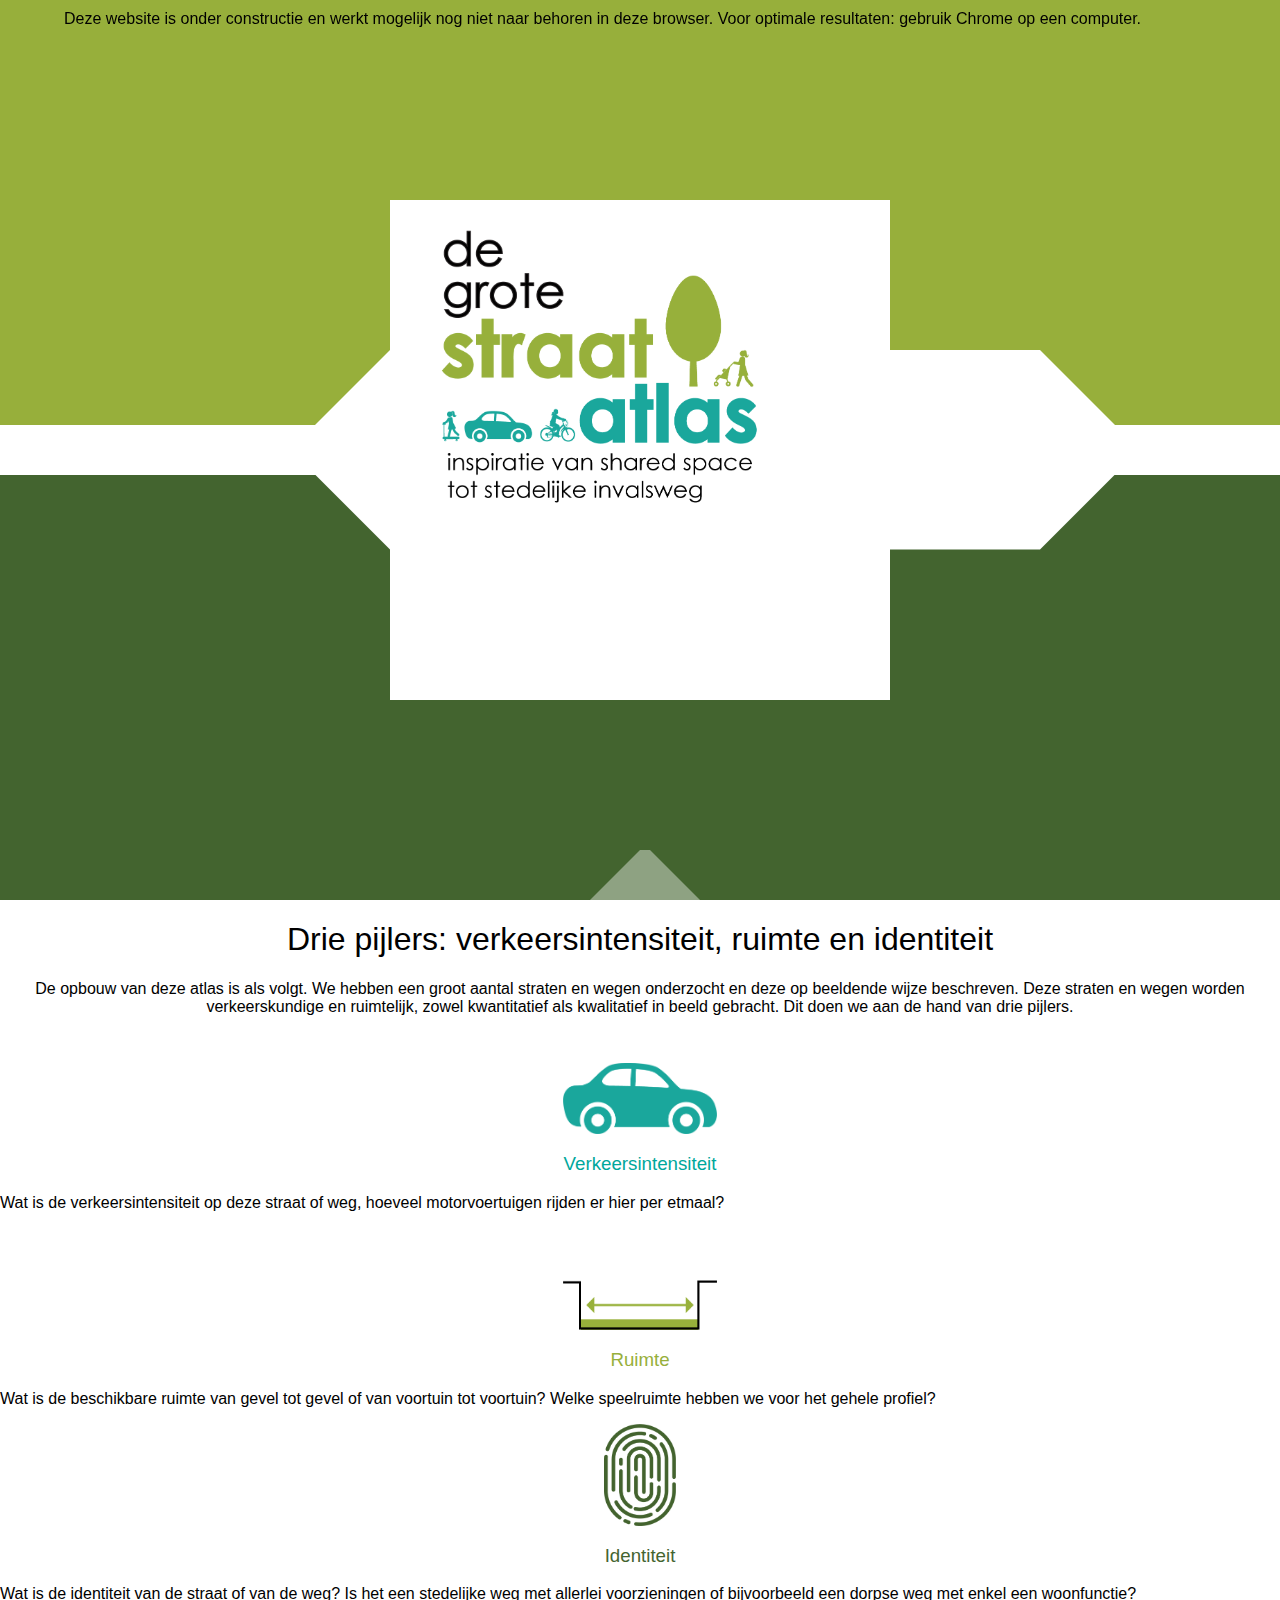
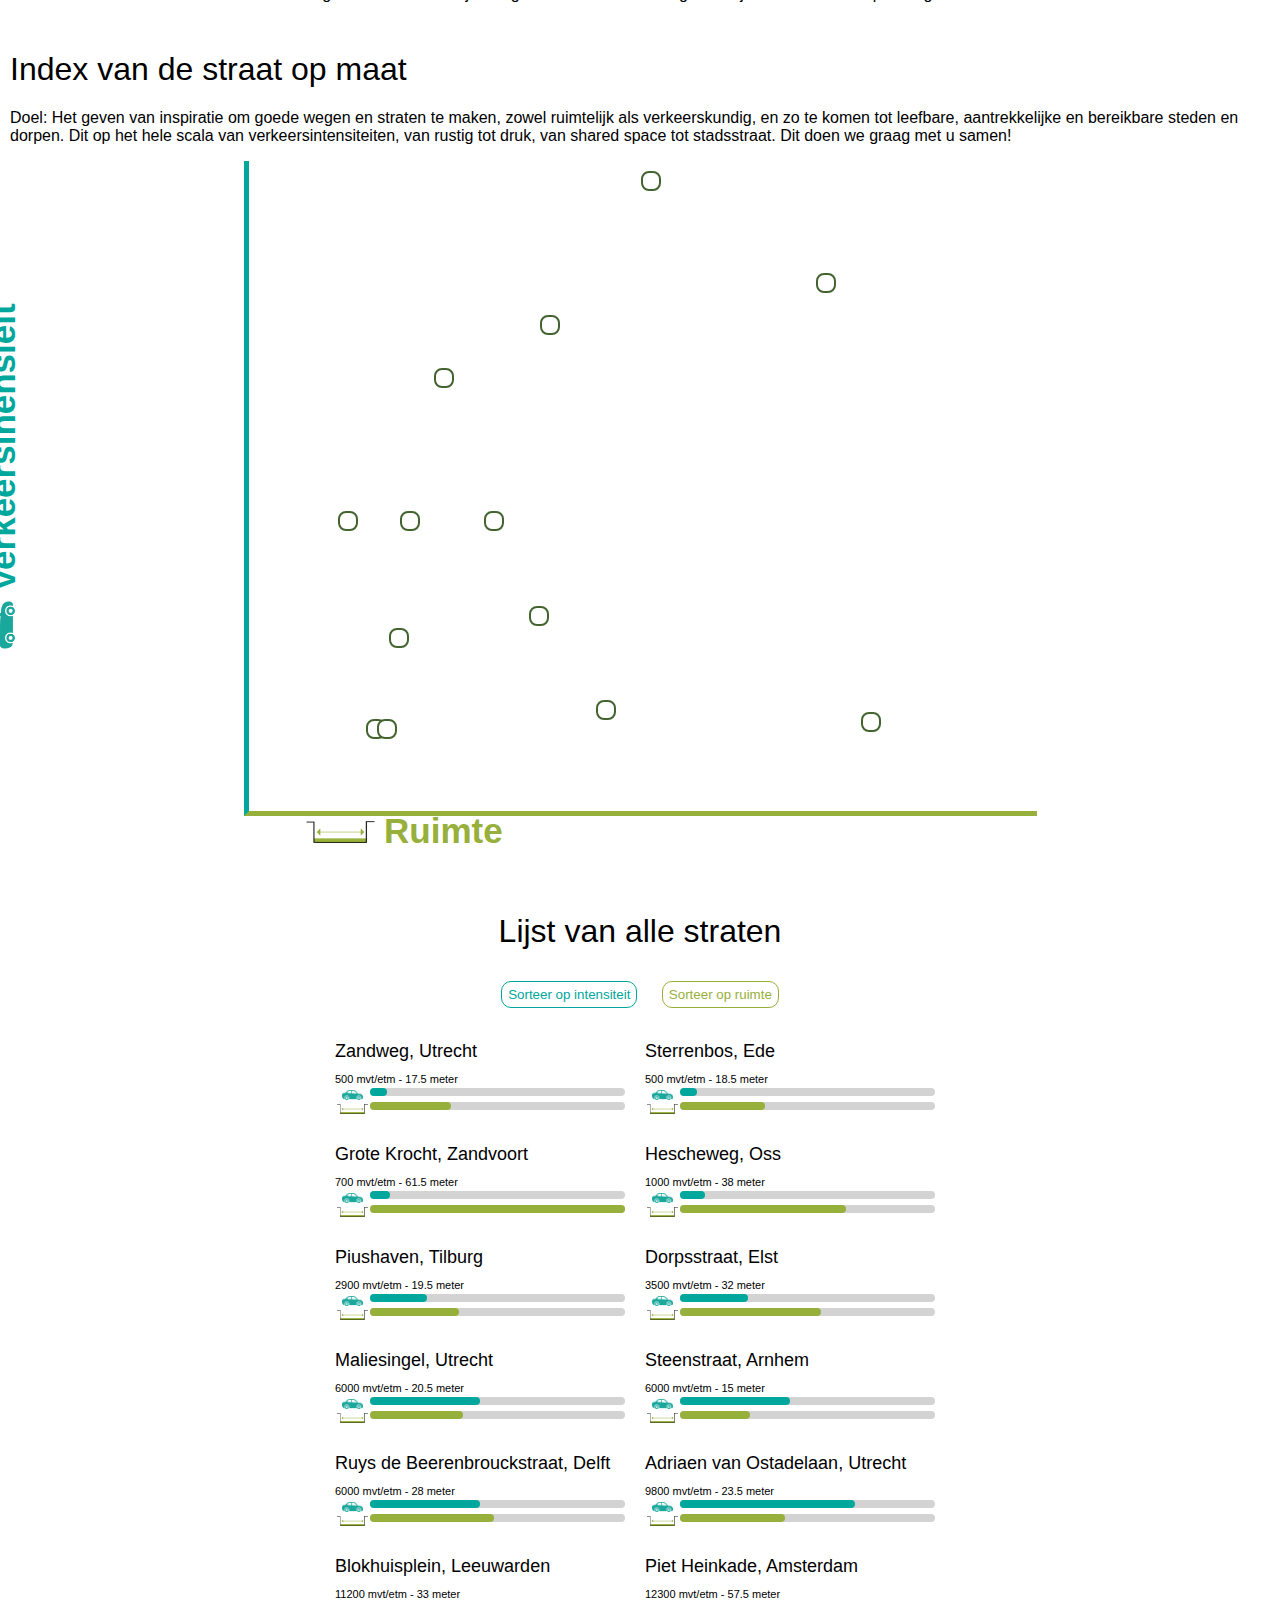
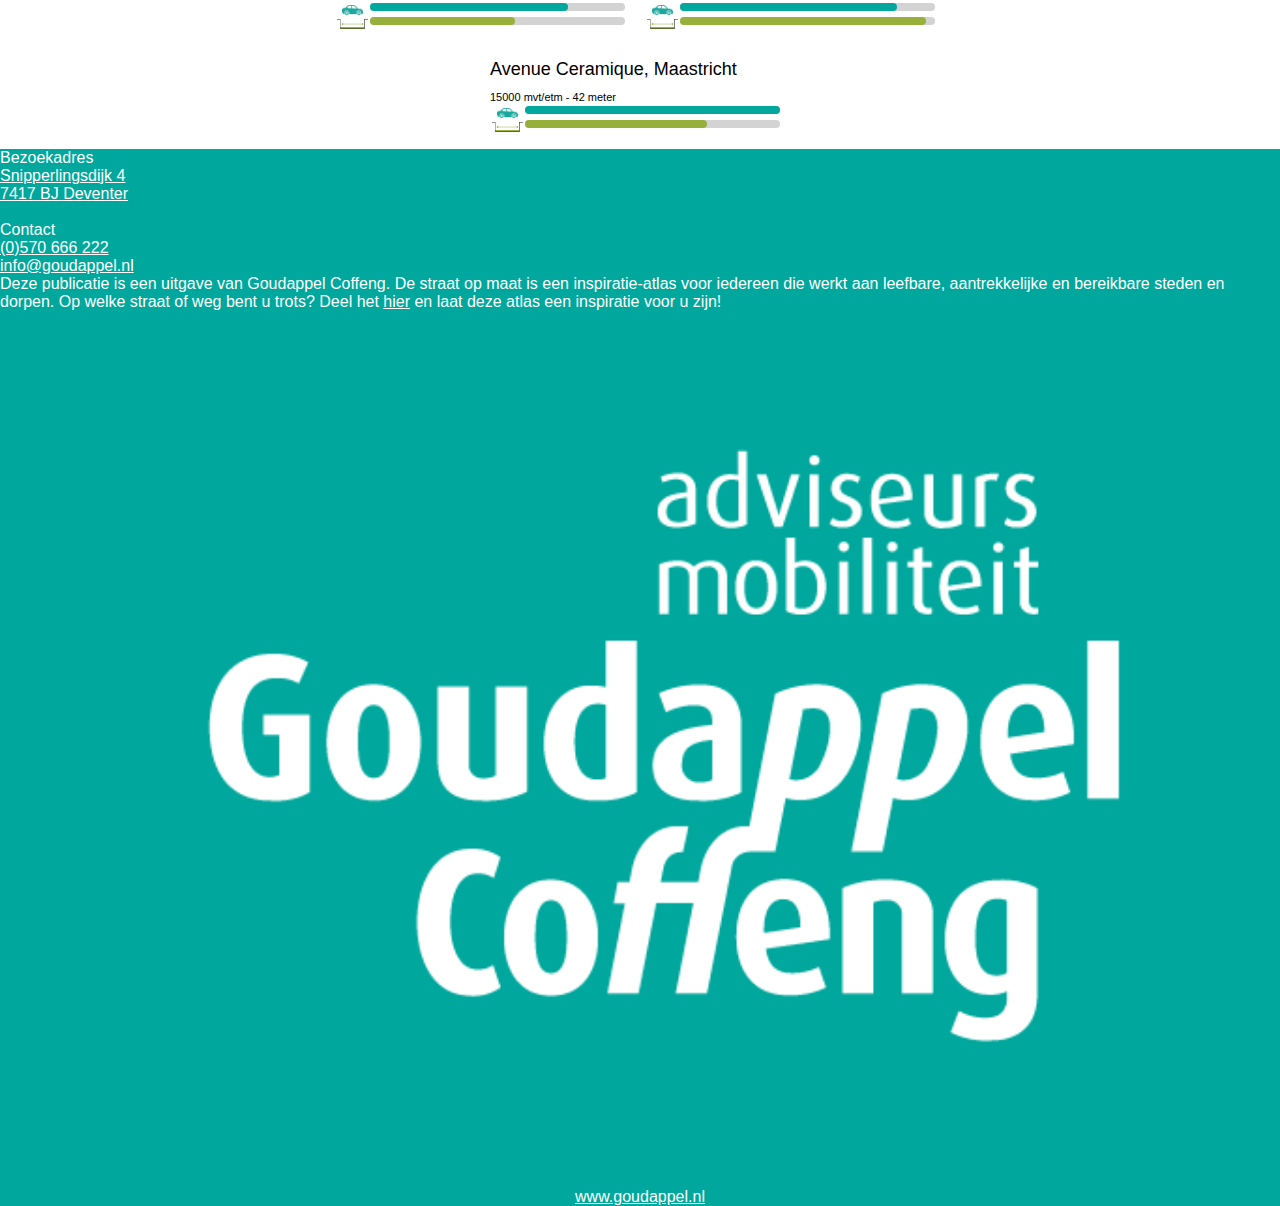
==== commit 4287afc1: "straat pagina werkt nu" ====
--- a/index.html
+++ b/index.html
@@ -11,24 +11,24 @@
 	<link rel="stylesheet" type="text/css" href="style.css">
 
 	<!-- load css for bootstrap -->
-	<link rel="stylesheet" href="https://stackpath.bootstrapcdn.com/bootstrap/4.1.3/css/bootstrap.min.css" integrity="sha384-MCw98/SFnGE8fJT3GXwEOngsV7Zt27NXFoaoApmYm81iuXoPkFOJwJ8ERdknLPMO"
-	 crossorigin="anonymous">
+	<link rel="stylesheet" href="https://stackpath.bootstrapcdn.com/bootstrap/4.1.3/css/bootstrap.min.css"
+		integrity="sha384-MCw98/SFnGE8fJT3GXwEOngsV7Zt27NXFoaoApmYm81iuXoPkFOJwJ8ERdknLPMO" crossorigin="anonymous">
 
 
 
 </head>
 
 <body onresize="RefreshViewportSizes()">
-	<div id="Chrome" class="alert alert-danger" role="alert" style="position: fixed; z-index: 10000; width: 90%; margin: 10px 0 0 5%">
-		Deze website is onder constructie en werkt mogelijk nog niet naar behoren in deze browser. Voor optimale resultaten: gebruik Chrome op een computer.
+	<div id="Chrome" class="alert alert-danger" role="alert"
+		style="position: fixed; z-index: 10000; width: 90%; margin: 10px 0 0 5%">
+		Deze website is onder constructie en werkt mogelijk nog niet naar behoren in deze browser. Voor optimale
+		resultaten: gebruik Chrome op een computer.
 	</div>
 	<div class="container-fluid">
 		<div class="row">
 
 			<!-- Welcom header with logo and colors -->
-			<a class="col-12 logo-lightgreen" href="Straat.html">
-				<div class="col-12 logo-lightgreen"></div>
-			</a>
+			<div class="col-12 logo-lightgreen"></div>
 			<div class="col-12 logo-white">
 				<div class="LogoContainerCompliment1"></div>
 				<div class="LogoContainerCompliment2"></div>
@@ -146,7 +146,8 @@
 			<!-- Footer Collum 2 -->
 			<div class="col-md-3 m-2">
 				Deze publicatie is een uitgave van Goudappel Coffeng.
-				De straat op maat is een inspiratie-atlas voor iedereen die werkt aan leefbare, aantrekkelijke en bereikbare steden
+				De straat op maat is een inspiratie-atlas voor iedereen die werkt aan leefbare, aantrekkelijke en
+				bereikbare steden
 				en dorpen.
 				Op welke straat of weg bent u trots?
 				Deel het <a href="mailto:info@goudappel.nl">hier</a> en laat deze atlas een inspiratie voor u zijn!
@@ -170,10 +171,12 @@
 	<!-- required for Bootsrap -->
 	<!-- jQuery first, then Popper.js, then Bootstrap JS -->
 	<script src="https://ajax.googleapis.com/ajax/libs/jquery/3.3.1/jquery.min.js"></script>
-	<script src="https://cdnjs.cloudflare.com/ajax/libs/popper.js/1.14.3/umd/popper.min.js" integrity="sha384-ZMP7rVo3mIykV+2+9J3UJ46jBk0WLaUAdn689aCwoqbBJiSnjAK/l8WvCWPIPm49"
-	 crossorigin="anonymous"></script>
-	<script src="https://stackpath.bootstrapcdn.com/bootstrap/4.1.3/js/bootstrap.min.js" integrity="sha384-ChfqqxuZUCnJSK3+MXmPNIyE6ZbWh2IMqE241rYiqJxyMiZ6OW/JmZQ5stwEULTy"
-	 crossorigin="anonymous"></script>
+	<script src="https://cdnjs.cloudflare.com/ajax/libs/popper.js/1.14.3/umd/popper.min.js"
+		integrity="sha384-ZMP7rVo3mIykV+2+9J3UJ46jBk0WLaUAdn689aCwoqbBJiSnjAK/l8WvCWPIPm49"
+		crossorigin="anonymous"></script>
+	<script src="https://stackpath.bootstrapcdn.com/bootstrap/4.1.3/js/bootstrap.min.js"
+		integrity="sha384-ChfqqxuZUCnJSK3+MXmPNIyE6ZbWh2IMqE241rYiqJxyMiZ6OW/JmZQ5stwEULTy"
+		crossorigin="anonymous"></script>
 
 	<!-- run java script -->
 	<script type="text/javascript" src="script.js"></script>
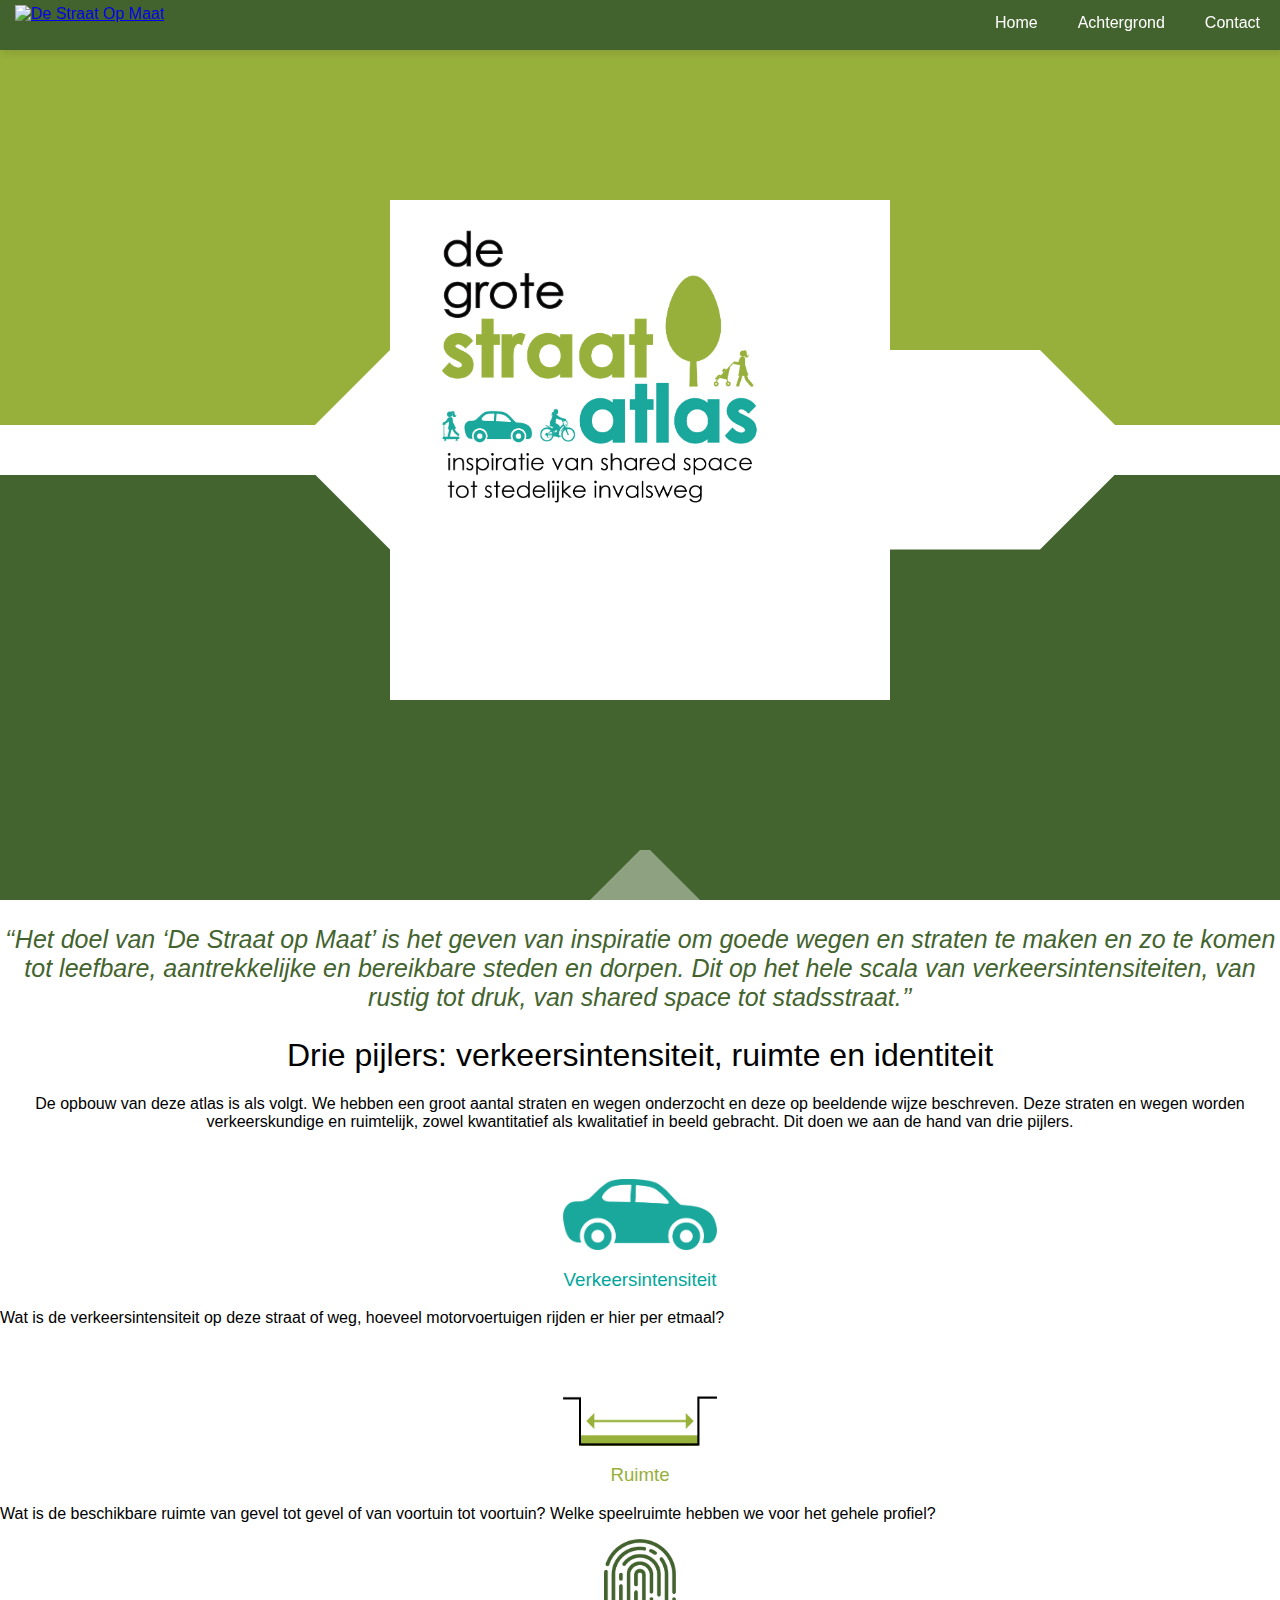
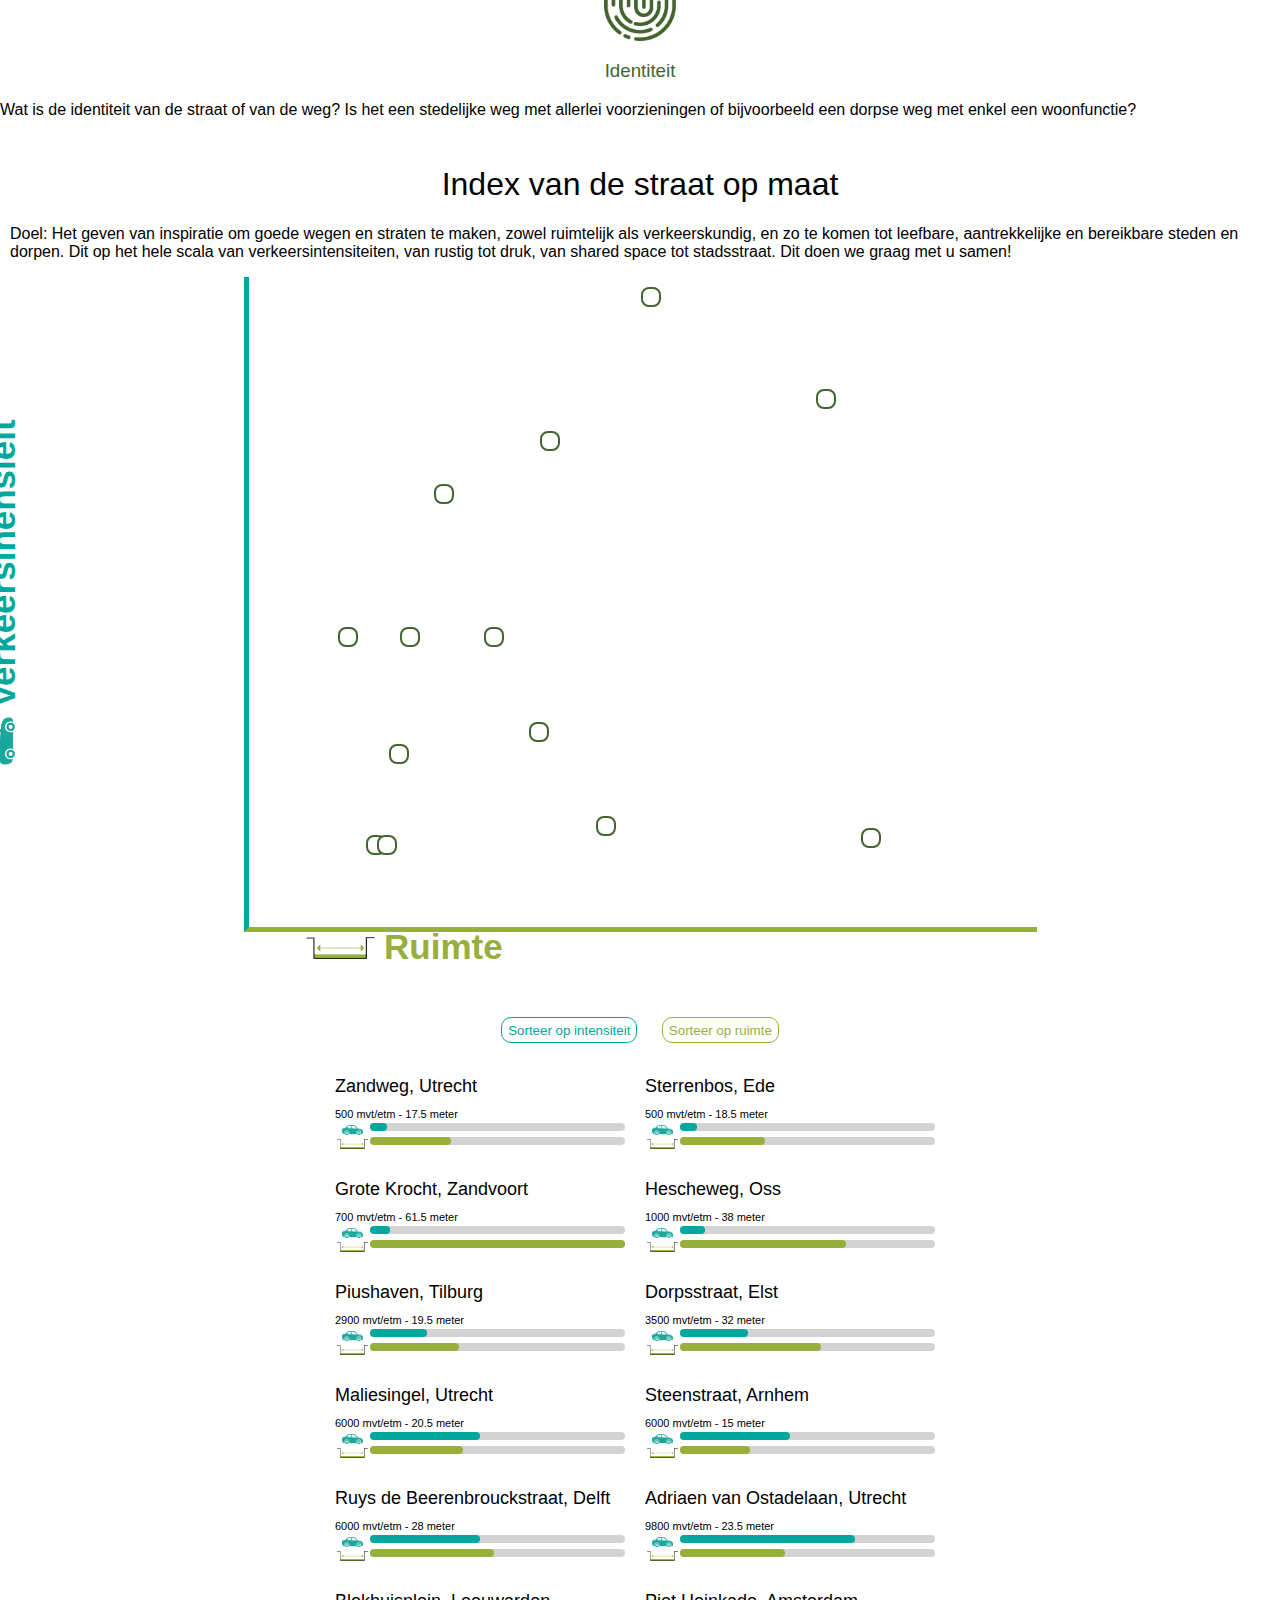
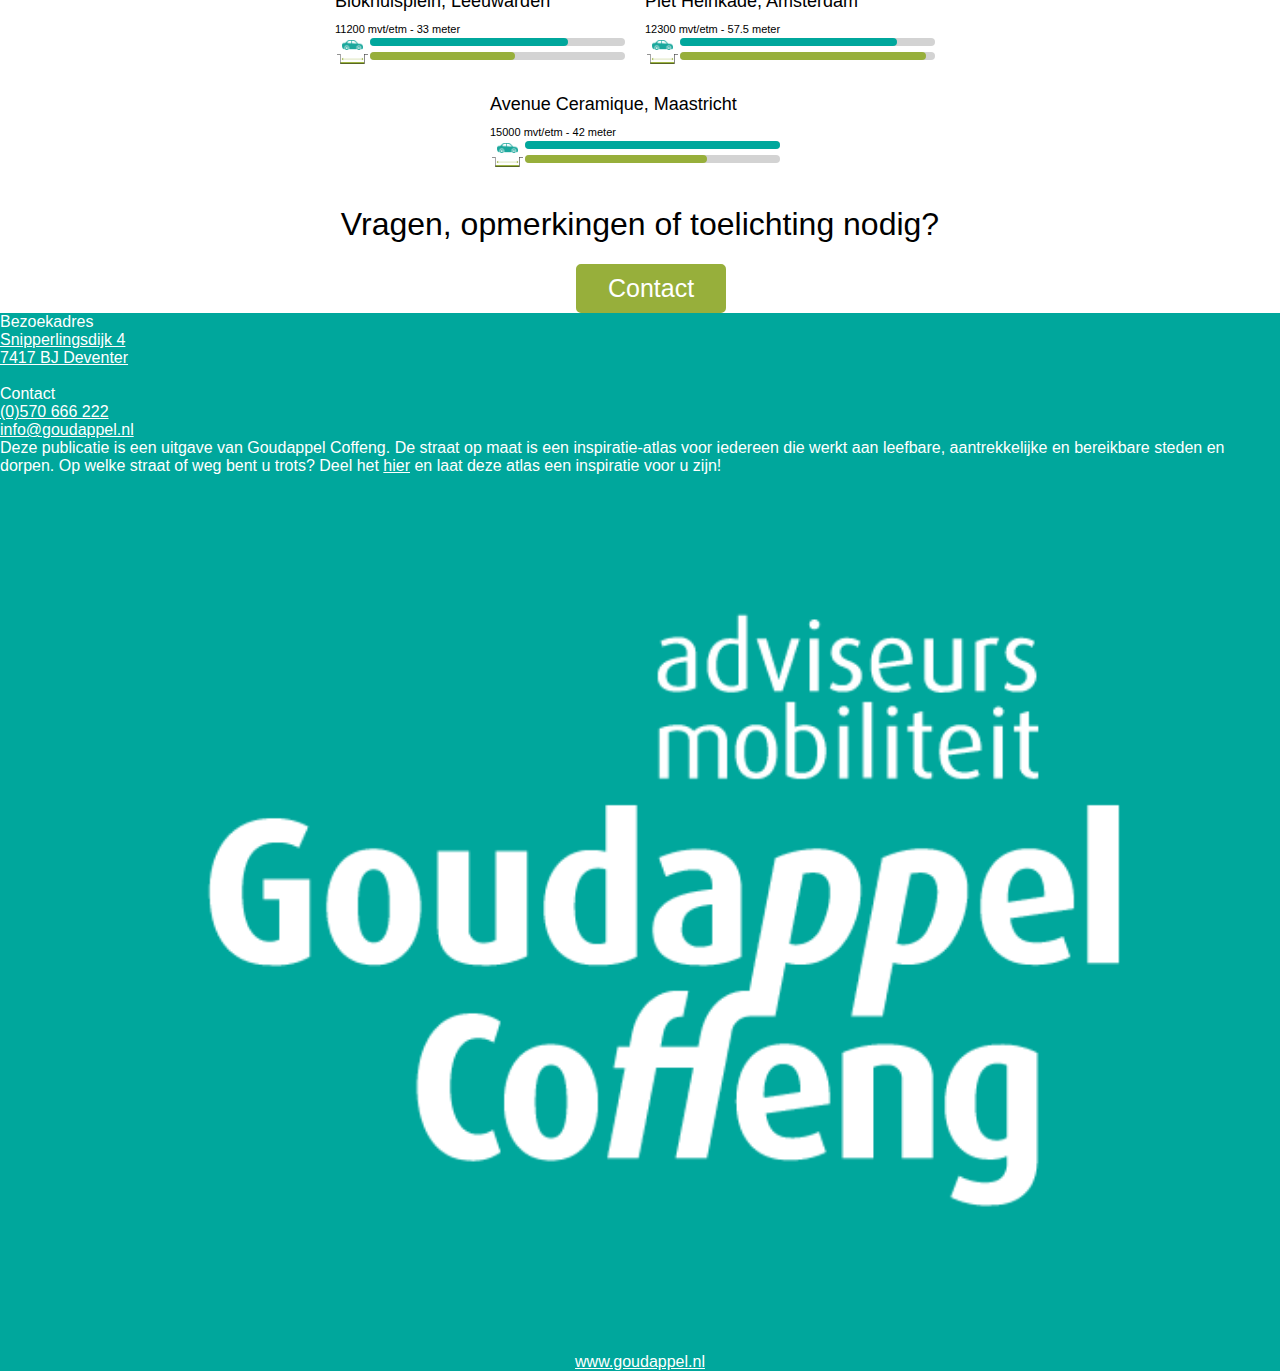
==== commit cc1b4ff7: "many small changes" ====
--- a/index.html
+++ b/index.html
@@ -5,7 +5,8 @@
 
 	<!-- Required meta tags foor bootstrap -->
 	<meta charset="utf-8">
-	<meta name="viewport" content="width=device-width, initial-scale=1, shrink-to-fit=no">
+	<meta name="viewport"
+		content="width=device-width, initial-scale=1, shrink-to-fit=no, maximum-scale=1, user-scalable=no">
 
 	<!-- load css -->
 	<link rel="stylesheet" type="text/css" href="style.css">
@@ -19,11 +20,19 @@
 </head>
 
 <body onresize="RefreshViewportSizes()">
-	<div id="Chrome" class="alert alert-danger" role="alert"
+	<!-- <div id="Chrome" class="alert alert-danger" role="alert"
 		style="position: fixed; z-index: 10000; width: 90%; margin: 10px 0 0 5%">
 		Deze website is onder constructie en werkt mogelijk nog niet naar behoren in deze browser. Voor optimale
 		resultaten: gebruik Chrome op een computer.
+	</div> -->
+
+	<div class="menu">
+		<a href="index.html"><img class="logo-small" src="img/logo_small.svg" alt="De Straat Op Maat"></a>
+		<button class="menu-btn" onclick="goTo('contact')">Contact</button>
+		<button class="menu-btn" onclick="goTo('achtergrond')">Achtergrond</button>
+		<button class="menu-btn" onclick="goTo('home')">Home</button>
 	</div>
+
 	<div class="container-fluid">
 		<div class="row">
 
@@ -45,11 +54,21 @@
 
 	<!-- Body of the page -->
 	<div class="container-fluid">
-		<div class="row justify-content-md-center">
+		<div class="row justify-content-center">
+
+			<div class="col-12 row justify-content-center">
+				<div class="col-md-10 m-5" style="text-align:center; margin-bottom: 0px !important">
+					<p class="quote">
+						‘‘Het doel van ‘De Straat op Maat’ is het geven van inspiratie om goede wegen en straten te
+						maken en zo te komen tot leefbare, aantrekkelijke en bereikbare steden en dorpen. Dit op het
+						hele scala van verkeersintensiteiten, van rustig tot druk, van shared space tot stadsstraat.’’
+					</p>
+				</div>
+			</div>
 
 			<!-- Intro -->
-			<div class="col-md-12 row justify-content-md-center">
-				<div class="col-md-6 m-5" style="text-align:center; margin-bottom: 0px !important">
+			<div class="col-12 row justify-content-center">
+				<div class="col-md-6 m-5 col-12" style="text-align:center; margin-bottom: 0px !important">
 					<!-- <button onclick="TestButton()">TEST</button> -->
 					<h1>Drie pijlers: verkeersintensiteit, ruimte en identiteit</h1>
 					<p>
@@ -102,27 +121,29 @@
 			</div>
 
 			<!-- Container of the Matrix -->
-			<div class="MatrixContainer col-md-8" id="MatrixContainer">
+			<div class="MatrixContainer col-8" id="MatrixContainer">
 			</div>
 
 			<!-- Container of Index -->
-			<div class="col-md-10 px-5 BarsContainer" id="IndexContainer">
-				<h1 class=" display-4">Lijst van alle straten</h1>
+			<div class="col-md-10 BarsContainer mb-5" id="IndexContainer">
+				<!-- <h1 class=" display-4">Lijst van alle straten</h1> -->
 				<button class="btn-int" onclick="BuildLibrary('Intensiteit')"> Sorteer op intensiteit </button>
 				<button class="btn-rui" onclick="BuildLibrary('Ruimte')"> Sorteer op ruimte </button>
 				<br>
 			</div>
 
-			<!-- line breake -->
-			<div class="w-100"></div>
-
-
-
+			<div class="col-md-8 m-5 col-12" style="">
+				<h1>Vragen, opmerkingen of toelichting nodig?</h1>
+				<!-- <p>
+					Neem dan 
+				</p> -->
+				<button class="callToAction" onclick="goTo('contact')">Contact</button>
+			</div>
 		</div>
 	</div>
 
 	<!-- Footer -->
-	<footer class="py-5 px-5 footer">
+	<footer class="p-5 footer">
 		<div class="row justify-content-md-center">
 
 			<!-- Footer Collum 1 -->
@@ -179,9 +200,9 @@
 		crossorigin="anonymous"></script>
 
 	<!-- run java script -->
+	<script type="text/javascript" src="StrDB.js"></script>
 	<script type="text/javascript" src="script.js"></script>
-	<script type="text/javascript" src="StrDB.js"></script>
-
+	<script type="text/javascript" src="all_pages.js"></script>
 
 </body>
 
--- a/style.css
+++ b/style.css
@@ -160,8 +160,8 @@
 }
 
 .test {
-	width: 0px;
-	height: 0px;
+	border: solid red 1px;
+	padding: 5px;
 }
 
 .BarsContainer {
@@ -274,4 +274,71 @@
 .centerd-img {
 	/* max-height: 6vw;
 	max-width: 6vw; */
+}
+
+.menu-btn {
+	float: right;
+    margin: 10px;
+    background: none;
+    border: none;
+    border-radius: 5px;
+    color: white;
+	padding: 4px 10px;
+	
+	background-color: transparent;
+	text-align: center;
+	text-decoration: none;
+	display: inline-block;
+	font-size: 16px;
+}
+
+.menu {
+	width: 100%;
+	background-color: #43632E;
+	height: 50px;
+	position: fixed;
+	z-index: 999;
+	box-shadow: 3px 3px 8px 0px rgba(0, 0, 0, 0.1);
+}
+.logo-small { 
+	height: 50px;
+	padding: 5px 15px;
+}
+
+h1 {
+	text-align: center;
+}
+
+.quote {
+	font-style: oblique;
+	font-size: 25px;
+	color: #43632E;
+}
+
+.hiddenByMenuSpace{
+	width: 100vw;
+	height: 50px;
+}
+
+.profileImg {
+	width: 100%;
+	border-radius: 50%;
+	border: solid 1px #43642F;
+}
+
+.callToAction {
+	/* float: right; */
+    margin: 10px;
+    background: none;
+    border: solid 2px #97AF3B;
+    border-radius: 5px;
+    color: white;
+	padding: 8px 30px;
+	
+	background-color: #97AF3B;
+	text-align: center;
+	text-decoration: none;
+	display: inline-block;
+	font-size: 25px;
+	margin:  0 45%;
 }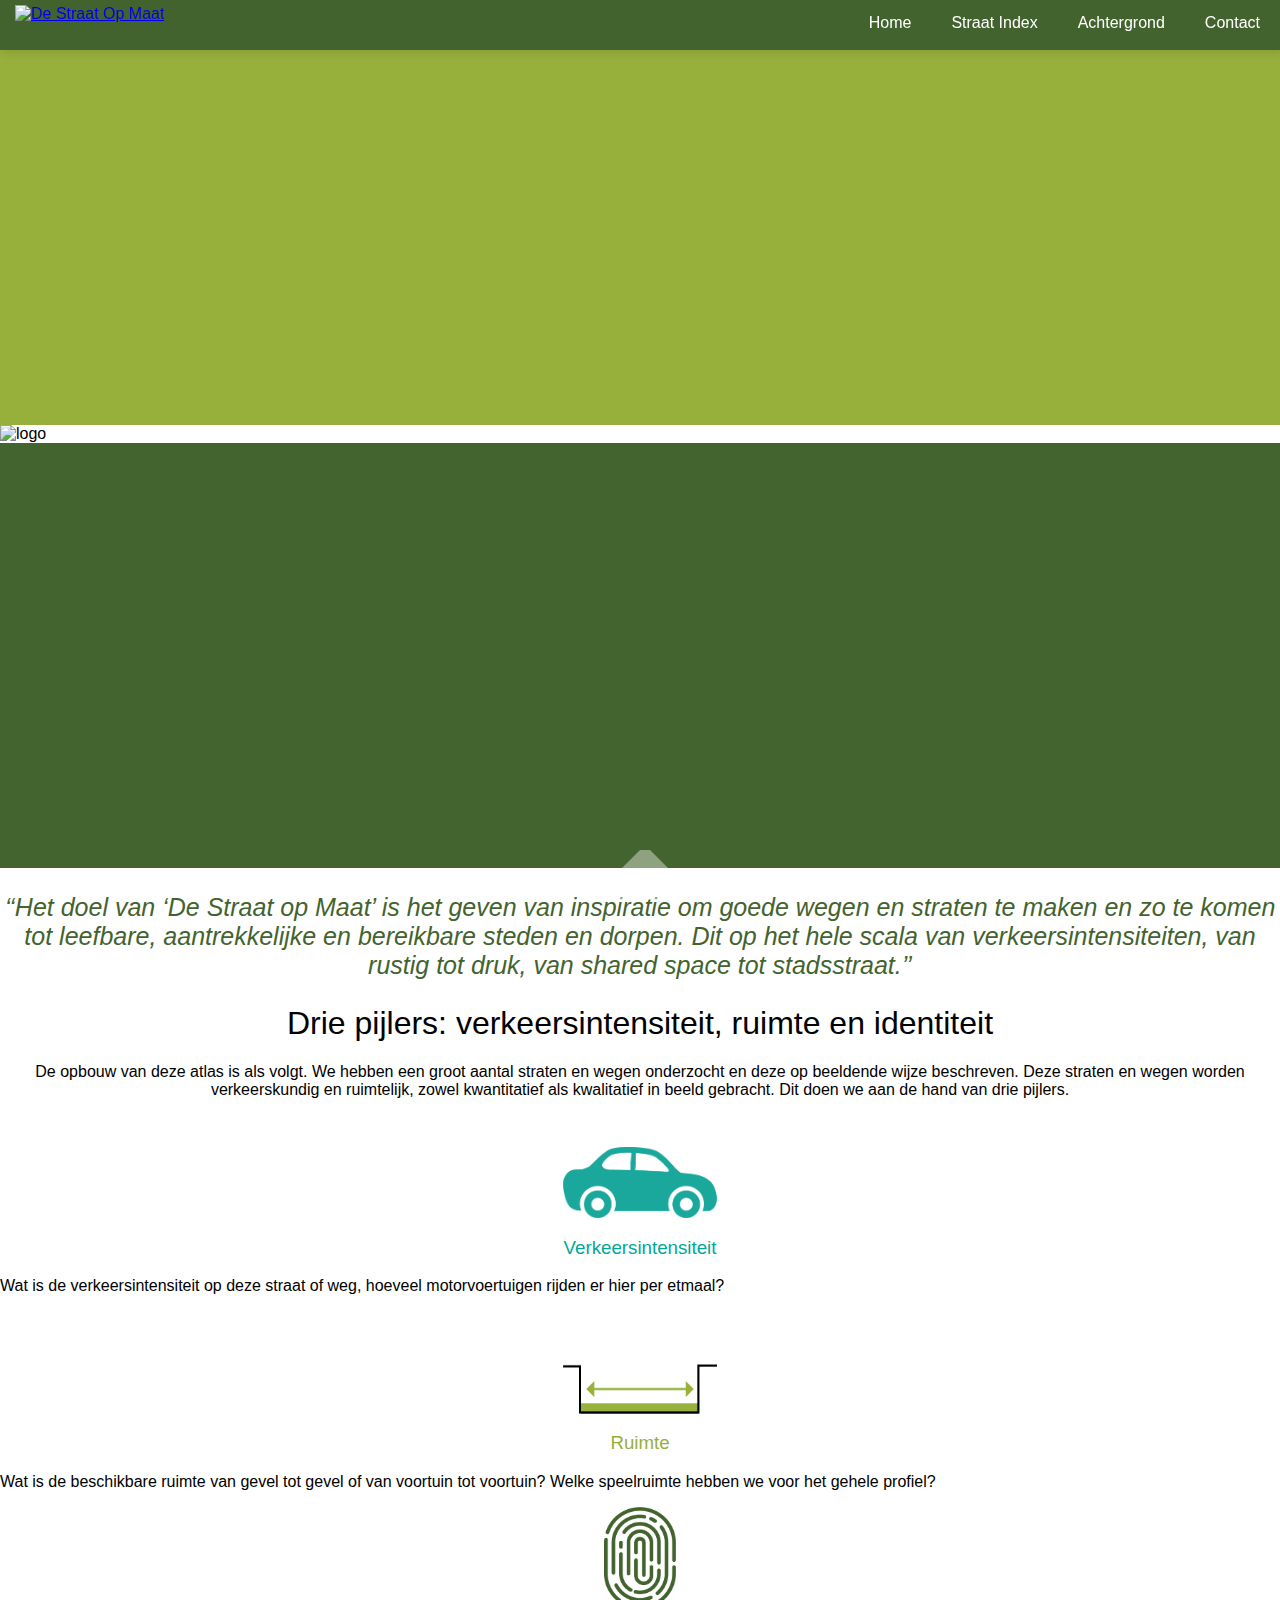
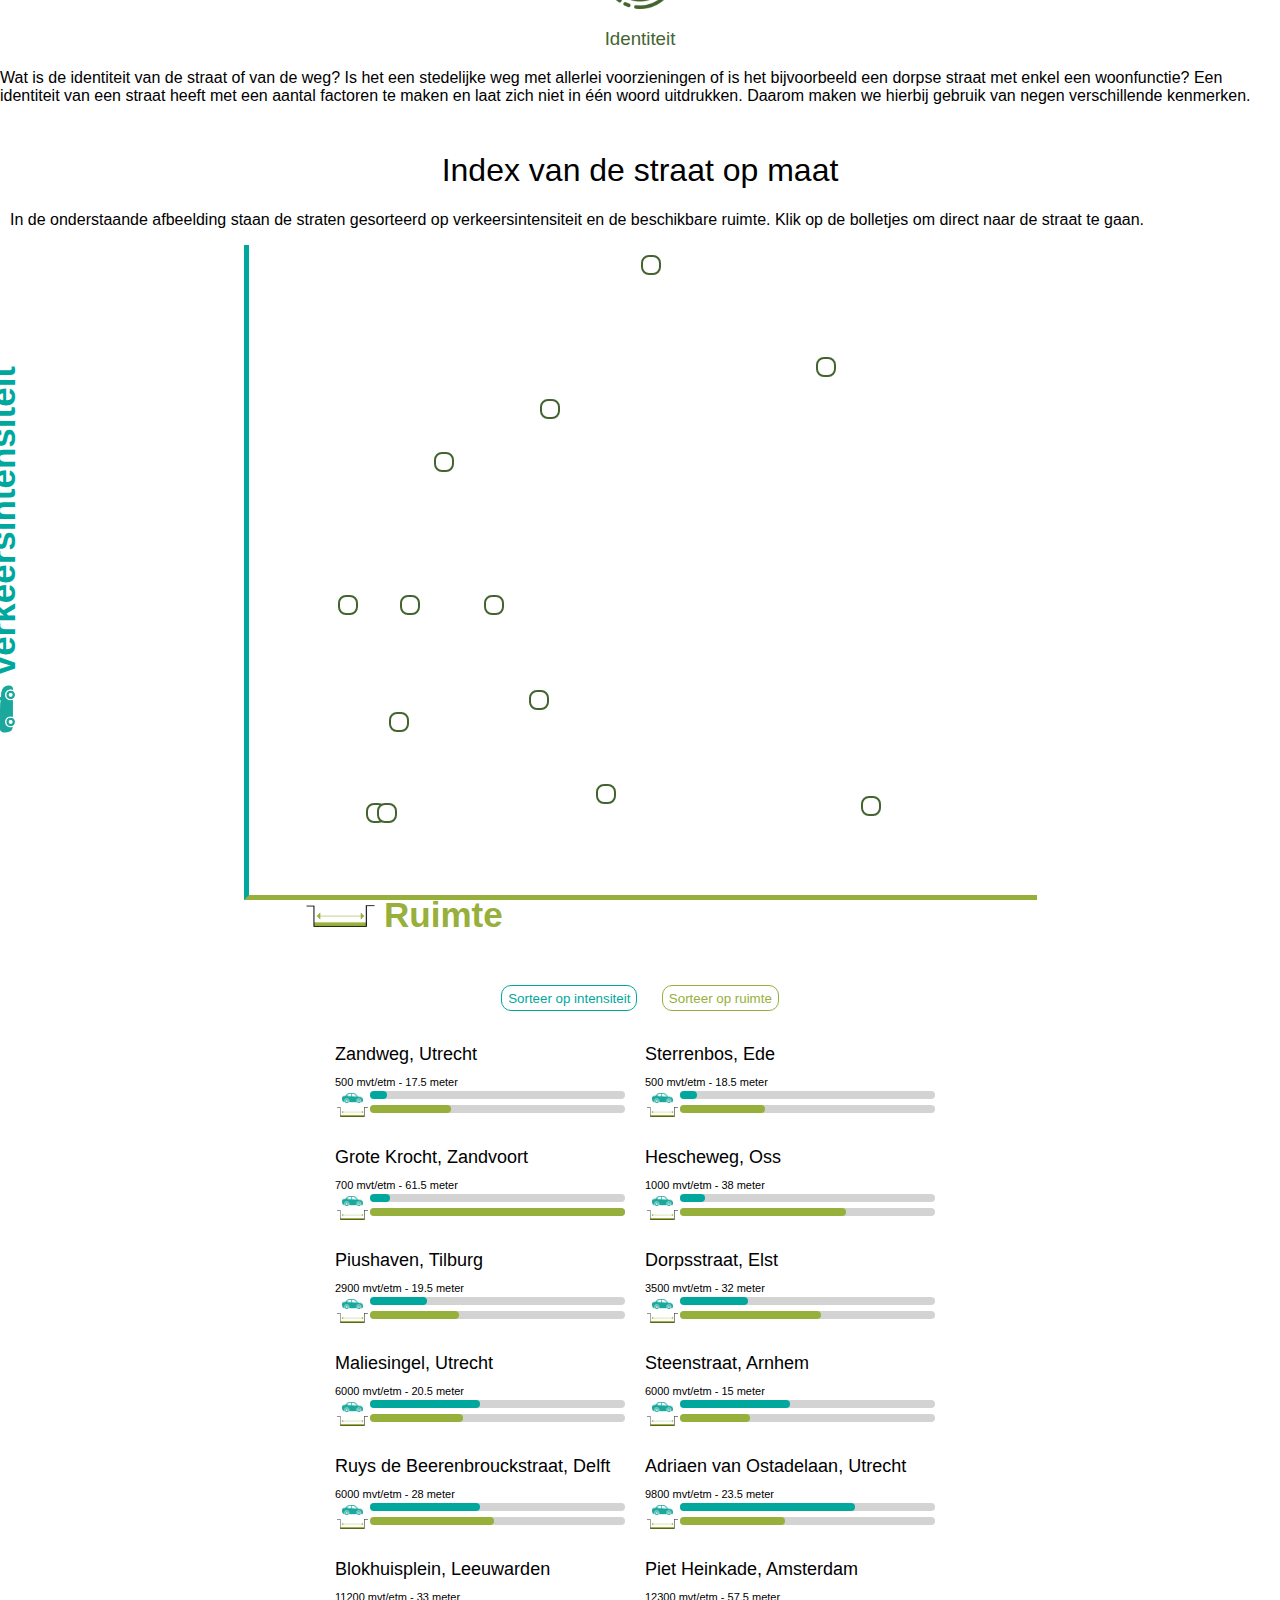
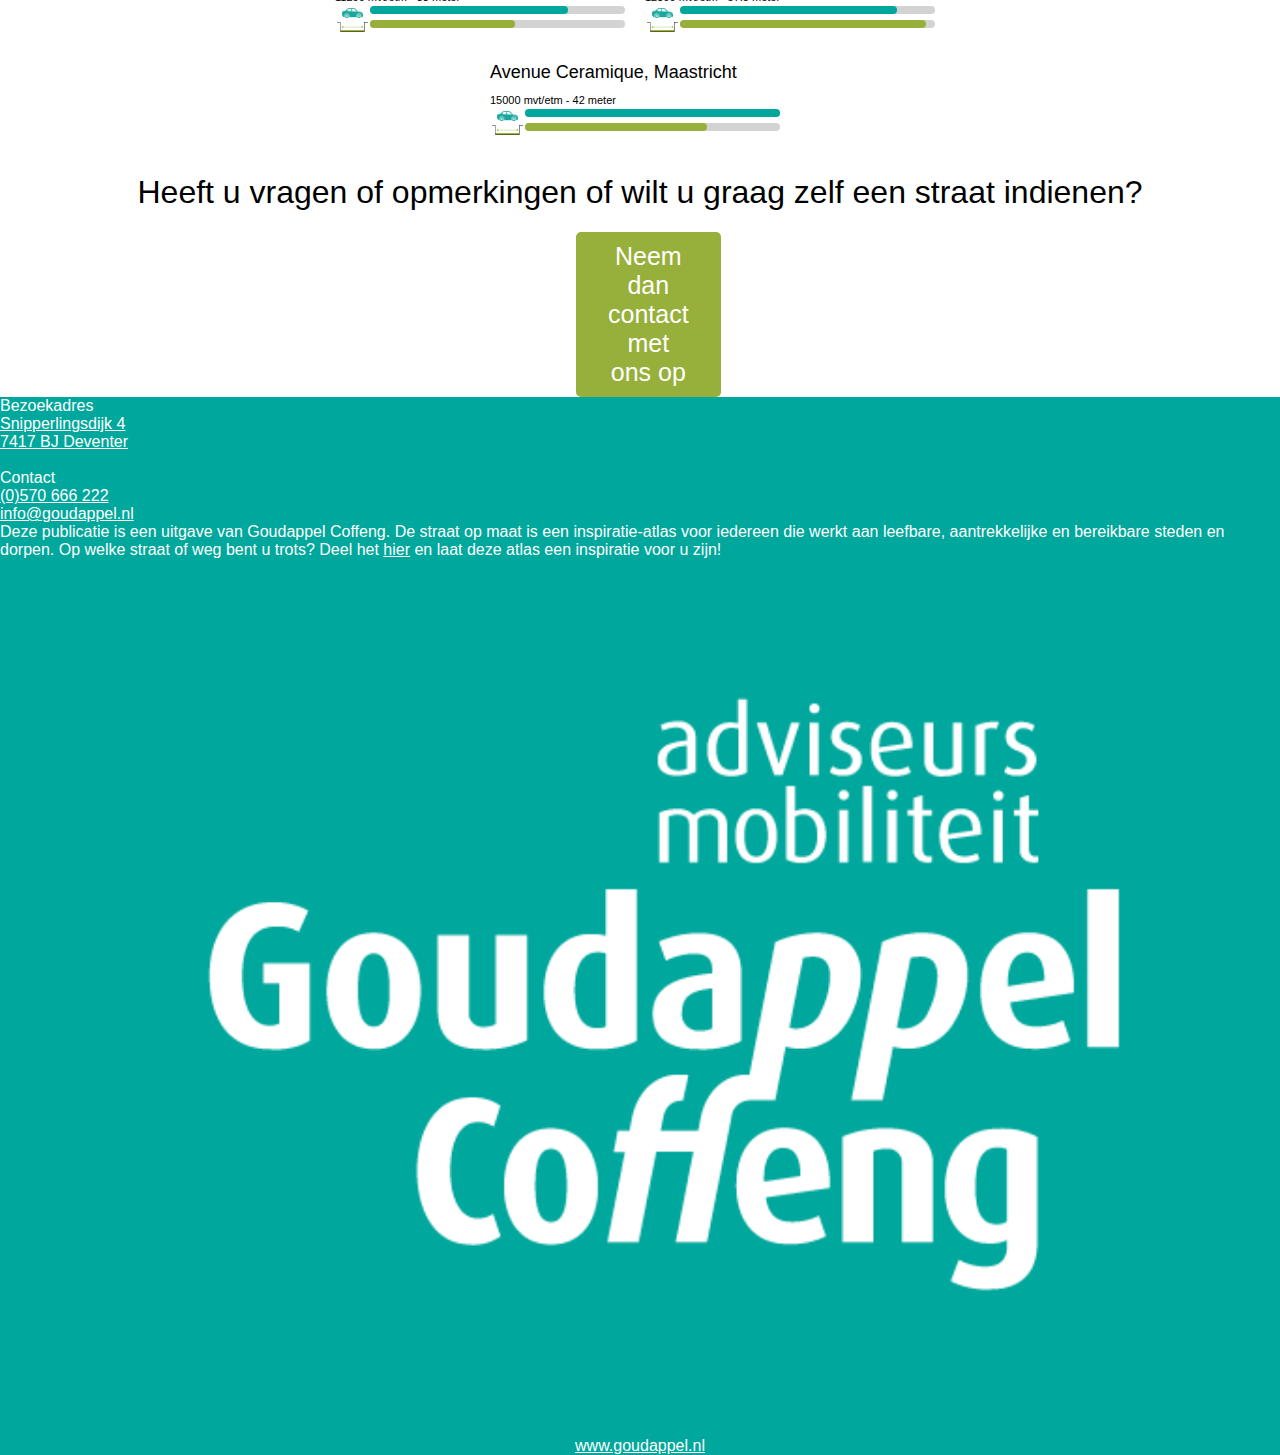
==== commit 4b03539c: "typo's and such" ====
--- a/index.html
+++ b/index.html
@@ -30,6 +30,7 @@
 		<a href="index.html"><img class="logo-small" src="img/logo_small.svg" alt="De Straat Op Maat"></a>
 		<button class="menu-btn" onclick="goTo('contact')">Contact</button>
 		<button class="menu-btn" onclick="goTo('achtergrond')">Achtergrond</button>
+		<button class="menu-btn" onclick="goTo('index')">Straat Index</button>
 		<button class="menu-btn" onclick="goTo('home')">Home</button>
 	</div>
 
@@ -38,13 +39,8 @@
 
 			<!-- Welcom header with logo and colors -->
 			<div class="col-12 logo-lightgreen"></div>
-			<div class="col-12 logo-white">
-				<div class="LogoContainerCompliment1"></div>
-				<div class="LogoContainerCompliment2"></div>
-				<div class="LogoContainer">
-					<img class="LogoImg" src="img/Logo.png">
-					<!-- <img class="LogoImgSuplementStreet" src="img/LogoStreet.png"> -->
-				</div>
+			<div class="col-12 p-0 LogoSvgContainer">
+				<img src="img/svg_logo_header_2.svg" alt="logo" class="svgLogo">
 			</div>
 			<div class="col-12 logo-darkgreen">
 				<div class="GoDown"></div>
@@ -76,7 +72,7 @@
 						We hebben een groot aantal straten en wegen
 						onderzocht en deze op beeldende wijze
 						beschreven. Deze straten en wegen worden
-						verkeerskundige en ruimtelijk, zowel kwantitatief
+						verkeerskundig en ruimtelijk, zowel kwantitatief
 						als kwalitatief in beeld gebracht. Dit doen we
 						aan de hand van drie pijlers.
 					</p>
@@ -109,13 +105,10 @@
 					</div>
 					<h3 style="text-align: center; color: #43642F;">Identiteit</h3>
 					<p>
-						Wat is de identiteit van de straat of van de weg?
-						Is het een stedelijke weg met allerlei voorzieningen
-						of bijvoorbeeld een dorpse weg met enkel een woonfunctie?
-						<!-- Een identiteit van een weg heeft met een aantal 
-							factoren te maken en laat zich niet in 1 woord uitdrukken. 
-							Daarom maken we hierbij gebruik van negen verschillende 
-							kenmerken. -->
+						Wat is de identiteit van de straat of van de weg? Is het een stedelijke weg met allerlei
+						voorzieningen of is het bijvoorbeeld een dorpse straat met enkel een woonfunctie? Een identiteit van een
+						straat heeft met een aantal factoren te maken en laat zich niet in één woord uitdrukken. Daarom maken
+						we hierbij gebruik van negen verschillende kenmerken.
 					</p>
 				</div>
 			</div>
@@ -132,12 +125,12 @@
 				<br>
 			</div>
 
-			<div class="col-md-8 m-5 col-12" style="">
-				<h1>Vragen, opmerkingen of toelichting nodig?</h1>
+			<div class="col-md-8 m-5 col-12"  style="text-align: center;">
+				<h1>Heeft u vragen of opmerkingen of wilt u graag zelf een straat indienen?</h1>
 				<!-- <p>
-					Neem dan 
+					Neem dan contact met ons op.
 				</p> -->
-				<button class="callToAction" onclick="goTo('contact')">Contact</button>
+				<button class="callToAction" onclick="goTo('contact')">Neem dan contact met ons op</button>
 			</div>
 		</div>
 	</div>
